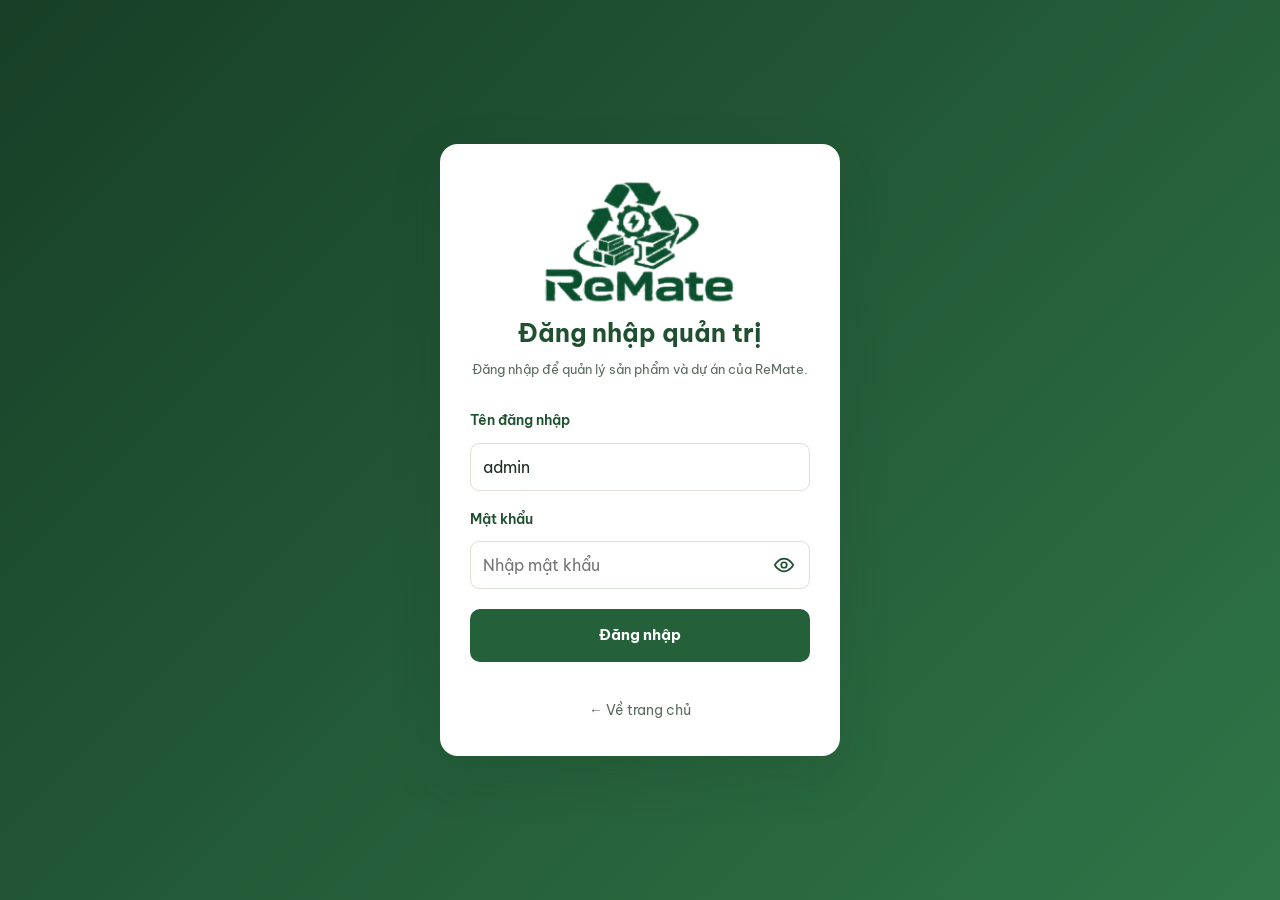
==== public/admin.html @ ffe214aa "first commit" ====
<!DOCTYPE html>
<html lang="vi">
<head>
<meta charset="UTF-8"><meta name="viewport" content="width=device-width,initial-scale=1">
<meta name="robots" content="noindex,nofollow">
<title>Quản trị nội dung – ReMate</title>
<link rel="icon" type="image/x-icon" href="/favicon.ico">
<link rel="icon" type="image/png" sizes="32x32" href="/img/favicon-32.png">
<link rel="apple-touch-icon" sizes="180x180" href="/img/apple-touch-icon.png">
<link href="https://fonts.googleapis.com/css2?family=Be+Vietnam+Pro:wght@400;500;600;700;800&display=swap" rel="stylesheet">
<link rel="stylesheet" href="css/style.css">
<link rel="stylesheet" href="css/admin.css">
</head>
<body class="admin">

<!-- Kiểm tra phiên trước khi hiện trang quản trị -->
<div id="authGate" class="auth-gate" role="status" aria-live="polite">
  <span class="auth-spinner" aria-hidden="true"></span>
  <span>Đang xác thực tài khoản quản trị…</span>
</div>

<!-- ===== DASHBOARD ===== -->
<div id="appView" hidden>
  <header class="a-head">
    <a class="brand" href="index.html" target="_blank"><img src="img/logo-icon.png" alt=""><span><b>ReMate</b><small>QUẢN TRỊ NỘI DUNG</small></span></a>
    <div class="a-actions"><a class="btn btn-light btn-sm" href="index.html" target="_blank">Xem website ↗</a><button class="btn btn-outline btn-sm" id="logout">Đăng xuất</button></div>
  </header>

  <div class="a-wrap">
    <div class="tabs">
      <button class="tab active" data-type="products">📦 Sản phẩm</button>
      <button class="tab" data-type="projects">🏗️ Dự án</button>
    </div>

    <div class="a-grid">
      <!-- FORM ĐĂNG BÀI THEO MẪU -->
      <form class="panel" id="postForm" autocomplete="off">
        <div class="panel-h"><h3 id="formTitle">Đăng sản phẩm mới</h3><button type="button" class="btn btn-sm btn-light" id="resetBtn">+ Bài mới</button></div>

        <fieldset><legend>1. Thông tin chính</legend>
          <label>Tên <span class="req">*</span><input name="title" required maxlength="200" placeholder="VD: Máy nén khí trục vít 37kW đã qua sử dụng"></label>
          <div class="row2">
            <label>Danh mục / Lĩnh vực<input name="category" list="catList" placeholder="Chọn hoặc nhập mới"></label>
            <label class="only-p">Giá<input name="price" placeholder="VD: 45.000.000 đ hoặc Liên hệ"></label>
            <label class="only-j">Thời gian thực hiện<input name="time" placeholder="VD: 03/2026 – 05/2026"></label>
          </div>
          <datalist id="catList"></datalist>
          <label>Mô tả ngắn (hiển thị trên thẻ) <span class="req">*</span><textarea name="summary" rows="2" maxlength="500" required placeholder="1–2 câu tóm tắt"></textarea></label>
        </fieldset>

        <fieldset class="only-p"><legend>2. Thông số sản phẩm</legend>
          <div class="row3">
            <label>Tình trạng<input name="condition" list="condList" placeholder="VD: Đã qua sử dụng 85%"></label>
            <label>Số lượng<input name="quantity" placeholder="VD: 02 bộ"></label>
            <label>Xuất xứ / Nguồn<input name="origin" placeholder="VD: Nhật Bản"></label>
          </div>
          <datalist id="condList"><option>Mới 100%</option><option>Đã qua sử dụng – còn tốt</option><option>Đã qua sử dụng – đã bảo dưỡng</option><option>Thanh lý theo lô</option></datalist>
          <div class="specs-h"><b>Thông số kỹ thuật</b><button type="button" class="btn btn-sm btn-light" id="addSpec">+ Thêm dòng</button></div>
          <div id="specs"></div>
        </fieldset>

        <fieldset class="only-j"><legend>2. Thông tin dự án</legend>
          <div class="row2">
            <label>Khách hàng / Chủ đầu tư<input name="client" placeholder="VD: Công ty TNHH ABC"></label>
            <label>Địa điểm<input name="location" placeholder="VD: KCN Yên Bình, Thái Nguyên"></label>
          </div>
          <label>Phạm vi công việc<textarea name="scope" rows="2" placeholder="Các hạng mục ReMate đảm nhận"></textarea></label>
          <label>Kết quả đạt được<textarea name="result" rows="2" placeholder="VD: Giảm 18% điện năng tiêu thụ…"></textarea></label>
        </fieldset>

        <fieldset><legend>3. Hình ảnh <small>(ảnh đầu tiên là ảnh đại diện – tối đa 12 ảnh)</small></legend>
          <label class="drop" id="drop"><input type="file" id="fileIn" accept="image/*" multiple hidden>
            <span>📷 Kéo thả ảnh vào đây hoặc <u>bấm để chọn</u><br><small>Ảnh tự động nén ≤ 1600px</small></span></label>
          <div class="imgs" id="imgs"></div>
        </fieldset>

        <fieldset><legend>4. Nội dung chi tiết</legend>
          <textarea name="content" rows="7" placeholder="Mô tả chi tiết, ưu điểm, điều kiện bảo hành, quy trình thực hiện…"></textarea>
        </fieldset>

        <fieldset class="flags">
          <label class="chk"><input type="checkbox" name="featured"> Nổi bật (ưu tiên trang chủ)</label>
          <label class="chk"><input type="checkbox" name="published" checked> Hiển thị công khai</label>
        </fieldset>

        <div class="form-actions">
          <button class="btn btn-primary" id="saveBtn">💾 Đăng bài</button>
          <button type="button" class="btn btn-outline" id="previewBtn">👁 Xem trước</button>
        </div>
      </form>

      <!-- DANH SÁCH BÀI -->
      <div class="panel">
        <div class="panel-h"><h3 id="listTitle">Danh sách</h3><input id="filter" type="search" placeholder="Tìm…"></div>
        <div id="postList" class="post-list"></div>
      </div>
    </div>
  </div>

  <div class="modal" id="preview"><div class="modal-box"><button class="x" type="button" id="closePv">✕</button><p class="eyebrow">Xem trước thẻ hiển thị</p><div id="pvCard" style="max-width:340px"></div></div></div>
</div>

<div id="site-header" hidden></div><div id="site-footer"></div>
<script src="js/config.js"></script>
<script src="js/common.js"></script>
<script src="js/admin.js"></script>
</body>
</html>
---- public/css/style.css ----
/* ===== ReMate — bảng màu theo ấn phẩm giới thiệu ===== */
:root{
  --g900:#173f27; --g800:#1f5130; --g700:#24603a; --g600:#2f7547; --g500:#3f8a57;
  --g200:#d6e5d0; --g100:#e7efe2; --bg:#f2f5ef; --white:#fff;
  --text:#1d2b22; --muted:#5b6b60; --line:#d9e2d4;
  --radius:14px; --shadow:0 10px 30px rgba(23,63,39,.10); --shadow-lg:0 20px 50px rgba(23,63,39,.18);
  --font:'Be Vietnam Pro','Segoe UI',Roboto,Arial,sans-serif; --max:1200px;
}
*{box-sizing:border-box;margin:0;padding:0}
html{scroll-behavior:smooth}
body{font-family:var(--font);color:var(--text);background:var(--bg);line-height:1.65;font-size:16px}
img{max-width:100%;display:block}
a{color:inherit;text-decoration:none}
button,input,select,textarea{font:inherit}
.container{width:100%;max-width:var(--max);margin:0 auto;padding:0 20px}
.svg-i svg,.ic svg{width:100%;height:100%}

/* ===== Topbar ===== */
.topbar{background:var(--g900);color:#cfe0c9;font-size:13.5px}
.topbar .container{display:flex;justify-content:space-between;align-items:center;gap:12px;padding-top:7px;padding-bottom:7px;flex-wrap:wrap}
.topbar a{display:inline-flex;align-items:center;gap:6px;margin-right:18px}
.topbar a:hover{color:#fff}
.topbar .ic{width:14px;height:14px;display:inline-block}

/* ===== Header ===== */
.header{position:sticky;top:0;z-index:50;background:rgba(242,245,239,.95);backdrop-filter:blur(8px);border-bottom:1px solid var(--line)}
.header .container{display:flex;align-items:center;justify-content:space-between;height:74px}
.brand{display:flex;align-items:center;gap:10px}
.brand img{height:52px;width:auto}
.brand b{display:block;font-size:24px;font-weight:800;color:var(--g700);letter-spacing:.3px;line-height:1}
.brand small{display:block;font-size:10.5px;color:var(--muted);font-weight:600;letter-spacing:.3px}
.nav{display:flex;align-items:center;gap:4px}
.nav a{padding:9px 14px;border-radius:9px;font-weight:600;color:var(--g800);font-size:15px}
.nav a:hover,.nav a.active{background:var(--g100);color:var(--g700)}
.nav .btn{margin-left:8px}
.nav a.btn-primary,.nav a.btn-primary:hover{color:#fff;background:var(--g700)}
.burger{display:none;width:44px;height:44px;border:0;background:var(--g100);border-radius:10px;cursor:pointer;color:var(--g800)}
.burger span{display:block;width:20px;height:2px;background:currentColor;margin:4px auto;transition:.3s}

/* ===== Buttons ===== */
.btn{display:inline-flex;align-items:center;justify-content:center;gap:8px;padding:12px 22px;border-radius:10px;font-weight:700;border:2px solid transparent;cursor:pointer;transition:.2s;font-size:15px}
.btn .ic{width:18px;height:18px;display:inline-block}
.btn-primary{background:var(--g700);color:#fff}
.btn-primary:hover{background:var(--g900);transform:translateY(-1px)}
.btn-outline{border-color:var(--g700);color:var(--g700);background:transparent}
.btn-outline:hover{background:var(--g700);color:#fff}
.btn-light{background:#fff;color:var(--g800)}
.btn-light:hover{background:var(--g100)}
.btn-sm{padding:7px 14px;font-size:14px}
.btn-danger{background:#b3261e;color:#fff}
.btn-danger:hover{background:#8c1d17}

/* ===== Hero (bố cục giống ấn phẩm) ===== */
.hero{position:relative;overflow:hidden;padding:60px 0 0;background:var(--bg)}
.hero::before{content:"";position:absolute;right:0;top:0;width:130px;height:130px;background:var(--g700);clip-path:polygon(0 0,100% 0,100% 100%)}
.hero::after{content:"";position:absolute;right:0;top:0;width:210px;height:210px;background:var(--g500);opacity:.2;clip-path:polygon(30% 0,100% 0,100% 70%)}
.hero-grid{position:relative;z-index:1;display:grid;grid-template-columns:1fr 1.05fr;gap:50px;align-items:center}
.hero-logo{text-align:center}
.hero-logo img{width:min(380px,90%);margin:0 auto}
.hero-logo h2{font-size:clamp(15px,1.9vw,21px);font-weight:800;color:var(--g800);margin-top:10px;letter-spacing:.3px}
.slogan{display:flex;align-items:center;gap:14px;justify-content:center;color:var(--g700);font-weight:600;font-size:clamp(16px,2vw,22px);margin-top:4px}
.slogan::before,.slogan::after{content:"";height:2px;flex:1;max-width:110px;background:var(--g600)}
.hero-text{border-left:5px solid var(--g700);padding-left:28px}
.hero-text h1{font-size:clamp(28px,4vw,46px);line-height:1.2;color:var(--g800);font-weight:800}
.hero-text p{margin:18px 0 26px;color:#3a4a40;font-size:17px;max-width:560px}
.hero-actions{display:flex;gap:12px;flex-wrap:wrap}

.services{position:relative;z-index:1;display:grid;grid-template-columns:repeat(4,1fr);margin-top:50px;background:#fff;border-radius:var(--radius);box-shadow:var(--shadow)}
.service{text-align:center;padding:30px 18px;position:relative}
.service+.service::before{content:"";position:absolute;left:0;top:22%;height:56%;width:1px;background:var(--line)}
.service .circle{width:78px;height:78px;border-radius:50%;background:var(--g200);color:var(--g700);display:grid;place-items:center;margin:0 auto 14px;transition:.3s}
.service .circle .ic{width:38px;height:38px}
.service:hover .circle{background:var(--g700);color:#fff;transform:translateY(-4px)}
.service h3{font-size:14.5px;font-weight:700;color:var(--g800);text-transform:uppercase;line-height:1.45}

.strengths{display:grid;grid-template-columns:repeat(3,1fr);gap:18px;margin-top:40px;position:relative;z-index:1}
.strength{position:relative;border-radius:var(--radius);overflow:hidden;min-height:260px;box-shadow:var(--shadow)}
.strength img{position:absolute;inset:0;width:100%;height:100%;object-fit:cover;transition:transform .6s}
.strength:hover img{transform:scale(1.06)}
.strength .cap{position:absolute;left:0;right:0;bottom:0;background:linear-gradient(transparent,rgba(23,63,39,.15) 10%,var(--g800) 55%);color:#fff;padding:40px 18px 16px;display:flex;gap:12px;align-items:flex-start}
.strength .cap .ic{width:26px;height:26px;flex:none;margin-top:2px}
.strength .cap b{display:block;text-transform:uppercase;font-size:15px}
.strength .cap small{opacity:.85}

.tagline-bar{margin-top:40px;background:var(--g800);color:#fff;position:relative;overflow:hidden}
.tagline-bar .container{display:flex;align-items:center;justify-content:space-between;gap:20px;padding-top:22px;padding-bottom:22px;flex-wrap:wrap}
.tagline-bar p{display:flex;align-items:center;gap:14px;font-weight:600;text-transform:uppercase;letter-spacing:.4px}
.tagline-bar .ic{width:34px;height:34px;flex:none}

/* ===== Section ===== */
.section{padding:80px 0}
.section.alt{background:#fff}
.sec-head{display:flex;justify-content:space-between;align-items:flex-end;gap:20px;margin-bottom:34px;flex-wrap:wrap}
.eyebrow{display:inline-block;color:var(--g600);font-weight:700;text-transform:uppercase;font-size:13px;letter-spacing:1.5px;margin-bottom:6px}
.sec-head h2,.page-title h1{font-size:clamp(26px,3vw,36px);color:var(--g800);line-height:1.25;font-weight:800}
.sec-head p{color:var(--muted);max-width:620px;margin-top:6px}

/* About */
.about{display:grid;grid-template-columns:1fr 1fr;gap:50px;align-items:center}
.about-img{position:relative}
.about-img img{border-radius:var(--radius);box-shadow:var(--shadow-lg)}
.about-img .badge{position:absolute;right:-14px;bottom:-14px;background:var(--g700);color:#fff;padding:16px 20px;border-radius:12px;box-shadow:var(--shadow);font-weight:700;max-width:230px;font-size:14px}
.about ul{list-style:none;margin:20px 0 26px;display:grid;gap:12px}
.about li{display:flex;gap:12px;align-items:flex-start}
.about li .ic{width:30px;height:30px;padding:6px;border-radius:50%;background:var(--g200);color:var(--g700);flex:none}

/* ===== Cards ===== */
.grid{display:grid;grid-template-columns:repeat(auto-fill,minmax(270px,1fr));gap:24px}
.card{background:#fff;border-radius:var(--radius);overflow:hidden;box-shadow:var(--shadow);display:flex;flex-direction:column;transition:.3s;border:1px solid var(--line)}
.card:hover{transform:translateY(-6px);box-shadow:var(--shadow-lg)}
.card .thumb{aspect-ratio:4/3;overflow:hidden;background:var(--g100);position:relative}
.card .thumb img{width:100%;height:100%;object-fit:cover;transition:transform .5s}
.card:hover .thumb img{transform:scale(1.07)}
.card .tag{position:absolute;left:12px;top:12px;background:var(--g700);color:#fff;font-size:12px;font-weight:700;padding:4px 10px;border-radius:20px}
.card .new{position:absolute;right:12px;top:12px;background:#f4b400;color:#1d2b22;font-size:11px;font-weight:800;padding:3px 9px;border-radius:20px;animation:pulse 1.5s infinite}
.card .body{padding:18px;display:flex;flex-direction:column;gap:8px;flex:1}
.card h3{font-size:17.5px;color:var(--g800);line-height:1.35}
.card p{color:var(--muted);font-size:14.5px;display:-webkit-box;-webkit-line-clamp:3;-webkit-box-orient:vertical;overflow:hidden}
.card .meta{display:flex;justify-content:space-between;align-items:center;margin-top:auto;padding-top:10px;border-top:1px dashed var(--line);font-size:14px}
.card .price{font-weight:800;color:var(--g700)}
.card .more{color:var(--g600);font-weight:700;display:inline-flex;align-items:center;gap:5px}
.card .more .ic{width:16px;height:16px}
.empty{grid-column:1/-1;text-align:center;padding:50px;color:var(--muted);background:#fff;border-radius:var(--radius);border:1px dashed var(--line)}
.skeleton{background:linear-gradient(90deg,var(--g100),#fff,var(--g100));background-size:200% 100%;animation:sk 1.2s infinite;border-radius:var(--radius);height:340px}
@keyframes sk{to{background-position:-200% 0}}
@keyframes pulse{50%{opacity:.6}}

/* Live badge */
.live{display:inline-flex;align-items:center;gap:6px;font-size:13px;font-weight:600;color:var(--g600);background:var(--g100);padding:5px 12px;border-radius:20px}
.live .ic{width:10px;height:10px;color:#2fb35a;animation:pulse 1.2s infinite}
.live.off .ic{color:#b3261e;animation:none}

/* ===== Page title / filters ===== */
.page-title{background:linear-gradient(120deg,var(--g800),var(--g600));color:#fff;padding:56px 0;position:relative;overflow:hidden}
.page-title::after{content:"";position:absolute;right:-80px;top:-80px;width:280px;height:280px;border:40px solid rgba(255,255,255,.08);transform:rotate(45deg)}
.page-title h1{color:#fff}
.crumb{opacity:.85;font-size:14px;margin-top:6px}
.crumb a:hover{text-decoration:underline}
.toolbar{display:flex;gap:12px;flex-wrap:wrap;align-items:center;margin-bottom:26px}
.toolbar input,.toolbar select{padding:11px 14px;border:1px solid var(--line);border-radius:10px;background:#fff;min-width:200px;flex:1;max-width:360px}
.chips{display:flex;gap:8px;flex-wrap:wrap}
.chip{padding:7px 14px;border-radius:20px;border:1px solid var(--line);background:#fff;cursor:pointer;font-weight:600;font-size:14px;color:var(--g800)}
.chip.active,.chip:hover{background:var(--g700);color:#fff;border-color:var(--g700)}

/* ===== Detail ===== */
.detail{display:grid;grid-template-columns:1.1fr 1fr;gap:40px;align-items:start}
.gallery .main{border-radius:var(--radius);overflow:hidden;background:#fff;aspect-ratio:4/3;box-shadow:var(--shadow);cursor:zoom-in}
.gallery .main img{width:100%;height:100%;object-fit:cover}
.gallery .thumbs{display:flex;gap:10px;margin-top:12px;overflow-x:auto}
.gallery .thumbs img{width:84px;height:64px;object-fit:cover;border-radius:8px;cursor:pointer;opacity:.6;border:2px solid transparent;flex:none}
.gallery .thumbs img.active{opacity:1;border-color:var(--g700)}
.info h1{font-size:clamp(24px,3vw,32px);color:var(--g800);line-height:1.25}
.info .summary{color:var(--muted);margin:12px 0 18px;font-size:16.5px}
.kv{width:100%;border-collapse:collapse;margin:16px 0;background:#fff;border-radius:12px;overflow:hidden}
.kv th,.kv td{text-align:left;padding:11px 14px;border-bottom:1px solid var(--line);font-size:15px;vertical-align:top}
.kv th{width:38%;color:var(--g800);background:var(--g100);font-weight:600}
.content{background:#fff;border-radius:var(--radius);padding:28px;margin-top:36px;box-shadow:var(--shadow);white-space:pre-line}
.content h2{color:var(--g800);margin-bottom:12px;font-size:22px;white-space:normal}
.cta-box{display:flex;gap:10px;flex-wrap:wrap;margin-top:20px}

/* Lightbox */
.lightbox{position:fixed;inset:0;background:rgba(10,25,15,.92);display:none;align-items:center;justify-content:center;z-index:200;padding:20px;cursor:zoom-out}
.lightbox.open{display:flex}
.lightbox img{max-height:90vh;border-radius:10px}

/* ===== Contact ===== */
.contact{display:grid;grid-template-columns:1fr 1.1fr;gap:30px}
.contact-list{display:grid;gap:4px;background:#fff;border-radius:var(--radius);padding:10px 26px;box-shadow:var(--shadow)}
.contact-item{display:flex;gap:18px;align-items:center;padding:16px 0;border-bottom:1px solid var(--line)}
.contact-item:last-child{border:0}
.contact-item .ic{width:56px;height:56px;padding:15px;border-radius:50%;background:var(--g700);color:#fff;flex:none}
.contact-item small{display:block;font-weight:800;text-transform:uppercase;font-size:12.5px;color:var(--g800);letter-spacing:.6px}
.contact-item span{font-size:17px}
.contact-item a:hover{color:var(--g600);text-decoration:underline}
.map{border-radius:var(--radius);overflow:hidden;box-shadow:var(--shadow);min-height:380px;background:var(--g100)}
.map iframe{width:100%;height:100%;min-height:380px;border:0}
.socials{display:flex;gap:10px;margin-top:18px;flex-wrap:wrap}
.social{display:inline-flex;align-items:center;gap:8px;padding:10px 16px;border-radius:10px;font-weight:700;color:#fff}
.social .ic{width:22px;height:22px}
.social.fb{background:#1877f2}.social.zl{background:#0068ff}.social.ph{background:var(--g700)}

/* ===== Footer ===== */
.footer{background:var(--g900);color:#c6d8c0;padding:56px 0 0;margin-top:0}
.footer-grid{display:grid;grid-template-columns:1.4fr 1fr 1fr 1.2fr;gap:30px}
.footer h4{color:#fff;margin-bottom:14px;font-size:16px}
.footer a:hover{color:#fff}
.footer ul{list-style:none;display:grid;gap:8px;font-size:14.5px}
.footer .logo-w{display:flex;align-items:center;gap:10px;margin-bottom:12px}
.footer .logo-w img{height:52px;filter:brightness(0) invert(1)}
.footer .logo-w b{color:#fff;font-size:24px}
.footer .bottom{border-top:1px solid rgba(255,255,255,.12);margin-top:40px;padding:18px 0;font-size:13.5px;text-align:center}

/* Floating contact */
.float{position:fixed;right:18px;bottom:18px;display:flex;flex-direction:column;gap:10px;z-index:90}
.float a{width:54px;height:54px;border-radius:50%;display:grid;place-items:center;color:#fff;box-shadow:0 8px 20px rgba(0,0,0,.25);transition:.2s;position:relative}
.float a:hover{transform:scale(1.08)}
.float a .ic{width:28px;height:28px}
.float .f-ph{background:var(--g700)}
.float .f-ph::before{content:"";position:absolute;inset:0;border-radius:50%;border:2px solid var(--g500);animation:ring 1.6s infinite}
.float .f-zl{background:#0068ff}.float .f-zl .ic{width:54px;height:54px}
.float .f-fb{background:#1877f2}
@keyframes ring{to{transform:scale(1.5);opacity:0}}

/* Toast */
.toast{position:fixed;left:50%;bottom:24px;transform:translate(-50%,120px);background:var(--g800);color:#fff;padding:12px 20px;border-radius:12px;box-shadow:var(--shadow-lg);z-index:300;transition:.35s;font-weight:600;max-width:90vw}
.toast.show{transform:translate(-50%,0)}

/* Reveal */
.reveal{opacity:0;transform:translateY(24px);transition:.7s}
.reveal.in{opacity:1;transform:none}

/* ===== Responsive ===== */
@media (max-width:1000px){
  .hero-grid,.about,.detail,.contact{grid-template-columns:1fr}
  .services{grid-template-columns:repeat(2,1fr)}
  .service:nth-child(3)::before{display:none}
  .footer-grid{grid-template-columns:1fr 1fr}
  .hero-text{border-left:0;padding-left:0;text-align:center}
  .hero-text p{margin-left:auto;margin-right:auto}
  .hero-actions{justify-content:center}
}
@media (max-width:820px){
  .burger{display:block}
  .nav{position:fixed;top:74px;left:0;right:0;flex-direction:column;align-items:stretch;background:#fff;padding:14px 20px 20px;gap:4px;box-shadow:var(--shadow-lg);transform:translateY(-130%);transition:.35s;z-index:-1}
  .nav.open{transform:none}
  .nav a{padding:13px 14px}
  .nav .btn{margin:6px 0 0}
  .strengths{grid-template-columns:1fr}
  .topbar .hide-sm{display:none}
  .section{padding:56px 0}
}
@media (max-width:520px){
  .services{grid-template-columns:1fr}
  .service::before{display:none}
  .footer-grid{grid-template-columns:1fr}
  .brand small{display:none}
  .about-img .badge{right:8px;bottom:8px}
  .hero::before,.hero::after{display:none}
}
---- public/css/admin.css ----
/* ===== Trang quản trị ===== */
body.admin{background:#eef2ea}
body.admin .footer,body.admin .float{display:none}
.login-wrap{min-height:100vh;display:grid;place-items:center;padding:20px;background:linear-gradient(135deg,var(--g900),var(--g600))}
.login-card{background:#fff;border-radius:18px;padding:34px 30px;width:100%;max-width:400px;box-shadow:var(--shadow-lg);display:grid;gap:14px}
.login-card img{width:200px;margin:0 auto}
.login-card h2{text-align:center;color:var(--g800)}
.login-card .back{text-align:center;color:var(--muted);font-size:14px}
.err{color:#b3261e;text-align:center;min-height:1.2em;font-size:14px}

label{display:grid;gap:5px;font-weight:600;font-size:14px;color:var(--g800)}
input,select,textarea{width:100%;padding:10px 12px;border:1px solid var(--line);border-radius:9px;background:#fff;font-weight:400;color:var(--text)}
input:focus,select:focus,textarea:focus{outline:2px solid var(--g500);border-color:transparent}
textarea{resize:vertical}
.req{color:#b3261e}

.a-head{background:var(--g800);color:#fff;display:flex;justify-content:space-between;align-items:center;padding:12px 24px;position:sticky;top:0;z-index:20;gap:12px;flex-wrap:wrap}
.a-head .brand img{height:42px;filter:brightness(0) invert(1)}
.a-head .brand b{color:#fff}.a-head .brand small{color:#c6d8c0}
.a-actions{display:flex;gap:8px}
.a-head .btn-outline{border-color:#fff;color:#fff}
.a-wrap{max-width:1400px;margin:0 auto;padding:22px}
.tabs{display:flex;gap:8px;margin-bottom:18px}
.tab{padding:11px 22px;border-radius:10px;border:1px solid var(--line);background:#fff;font-weight:700;cursor:pointer;color:var(--g800)}
.tab.active{background:var(--g700);color:#fff;border-color:var(--g700)}
.a-grid{display:grid;grid-template-columns:1.25fr 1fr;gap:20px;align-items:start}
.panel{background:#fff;border-radius:var(--radius);padding:22px;box-shadow:var(--shadow)}
.panel-h{display:flex;justify-content:space-between;align-items:center;gap:10px;margin-bottom:14px}
.panel-h h3{color:var(--g800)}
.panel-h input{max-width:200px}
fieldset{border:1px solid var(--line);border-radius:12px;padding:16px;margin-bottom:16px;display:grid;gap:12px}
legend{padding:0 8px;font-weight:800;color:var(--g700)}
legend small{font-weight:400;color:var(--muted)}
.row2{display:grid;grid-template-columns:1fr 1fr;gap:12px}
.row3{display:grid;grid-template-columns:repeat(3,1fr);gap:12px}
.specs-h{display:flex;justify-content:space-between;align-items:center}
.spec{display:grid;grid-template-columns:1fr 1.4fr 38px;gap:8px}
.spec button{border:0;background:#fde8e7;color:#b3261e;border-radius:8px;cursor:pointer}
.drop{border:2px dashed var(--g500);border-radius:12px;padding:24px;text-align:center;cursor:pointer;background:var(--g100);font-weight:500;transition:.2s}
.drop.over{background:var(--g200)}
.imgs{display:grid;grid-template-columns:repeat(auto-fill,minmax(110px,1fr));gap:10px}
.imgs .it{position:relative;border-radius:10px;overflow:hidden;aspect-ratio:4/3;border:2px solid transparent}
.imgs .it:first-child{border-color:var(--g700)}
.imgs .it:first-child::after{content:"Ảnh đại diện";position:absolute;left:0;right:0;bottom:0;background:var(--g700);color:#fff;font-size:11px;text-align:center;padding:2px}
.imgs img{width:100%;height:100%;object-fit:cover}
.imgs .ctl{position:absolute;top:4px;right:4px;display:flex;gap:4px}
.imgs .ctl button{width:26px;height:26px;border:0;border-radius:6px;background:rgba(255,255,255,.92);cursor:pointer;font-size:13px}
.flags{grid-template-columns:1fr 1fr}
.chk{display:flex;align-items:center;gap:8px;font-weight:500}
.chk input{width:18px;height:18px}
.form-actions{display:flex;gap:10px;flex-wrap:wrap}
.form-actions .btn{flex:1}
.post-list{display:grid;gap:10px;max-height:calc(100vh - 220px);overflow:auto}
.post{display:grid;grid-template-columns:72px 1fr;gap:12px;padding:10px;border:1px solid var(--line);border-radius:12px;align-items:center}
.post.editing{border-color:var(--g600);background:var(--g100)}
.post img{width:72px;height:56px;object-fit:cover;border-radius:8px}
.post b{display:block;color:var(--g800);font-size:15px;line-height:1.3}
.post small{color:var(--muted)}
.post .acts{grid-column:1/-1;display:flex;gap:6px;flex-wrap:wrap}
.pill{font-size:11px;padding:2px 8px;border-radius:12px;font-weight:700;margin-left:4px}
.pill.hide{background:#eee;color:#666}.pill.star{background:#fff3c4;color:#7a5b00}
.modal{position:fixed;inset:0;background:rgba(10,25,15,.7);display:none;place-items:center;z-index:100;padding:20px}
.modal.open{display:grid}
.modal-box{background:var(--bg);padding:26px;border-radius:16px;position:relative}
.modal .x{position:absolute;right:10px;top:10px;border:0;background:#fff;width:32px;height:32px;border-radius:50%;cursor:pointer}
@media (max-width:1000px){.a-grid{grid-template-columns:1fr}.post-list{max-height:none}}
@media (max-width:600px){.row2,.row3,.flags{grid-template-columns:1fr}.a-wrap{padding:12px}.panel{padding:14px}}

/* ===== Trang đăng nhập riêng: hiện / ẩn mật khẩu ===== */
.login-page .login-card{gap:10px}
.login-page .login-card h1{text-align:center;color:var(--g800);font-size:25px;line-height:1.3}
.login-subtitle{text-align:center;color:var(--muted);font-size:13px;margin-bottom:12px}
.login-page .login-card label{margin-top:7px}
.login-page .login-card #loginBtn{width:100%;margin-top:10px}
.password-field{position:relative;display:flex;align-items:center}
.password-field input{padding-right:58px;min-height:48px}
.password-toggle{position:absolute;right:4px;top:50%;transform:translateY(-50%);width:44px;height:44px;display:grid;place-items:center;cursor:pointer;border:0;background:transparent;color:var(--g800);border-radius:8px}
.password-toggle:hover{background:var(--g100)}
.password-toggle:focus-visible{outline:2px solid var(--g600);outline-offset:1px}
.password-toggle svg{height:22px;width:22px}
.password-toggle svg[hidden]{display:none}
.auth-gate{min-height:100vh;display:flex;align-items:center;justify-content:center;flex-direction:column;gap:14px;color:var(--g800);font-weight:600;text-align:center}
.auth-gate[hidden]{display:none}
.auth-spinner{width:32px;height:32px;border-radius:50%;border:3px solid var(--g200);border-top-color:var(--g700);animation:remate-spin .8s linear infinite}
@keyframes remate-spin{to{transform:rotate(360deg)}}
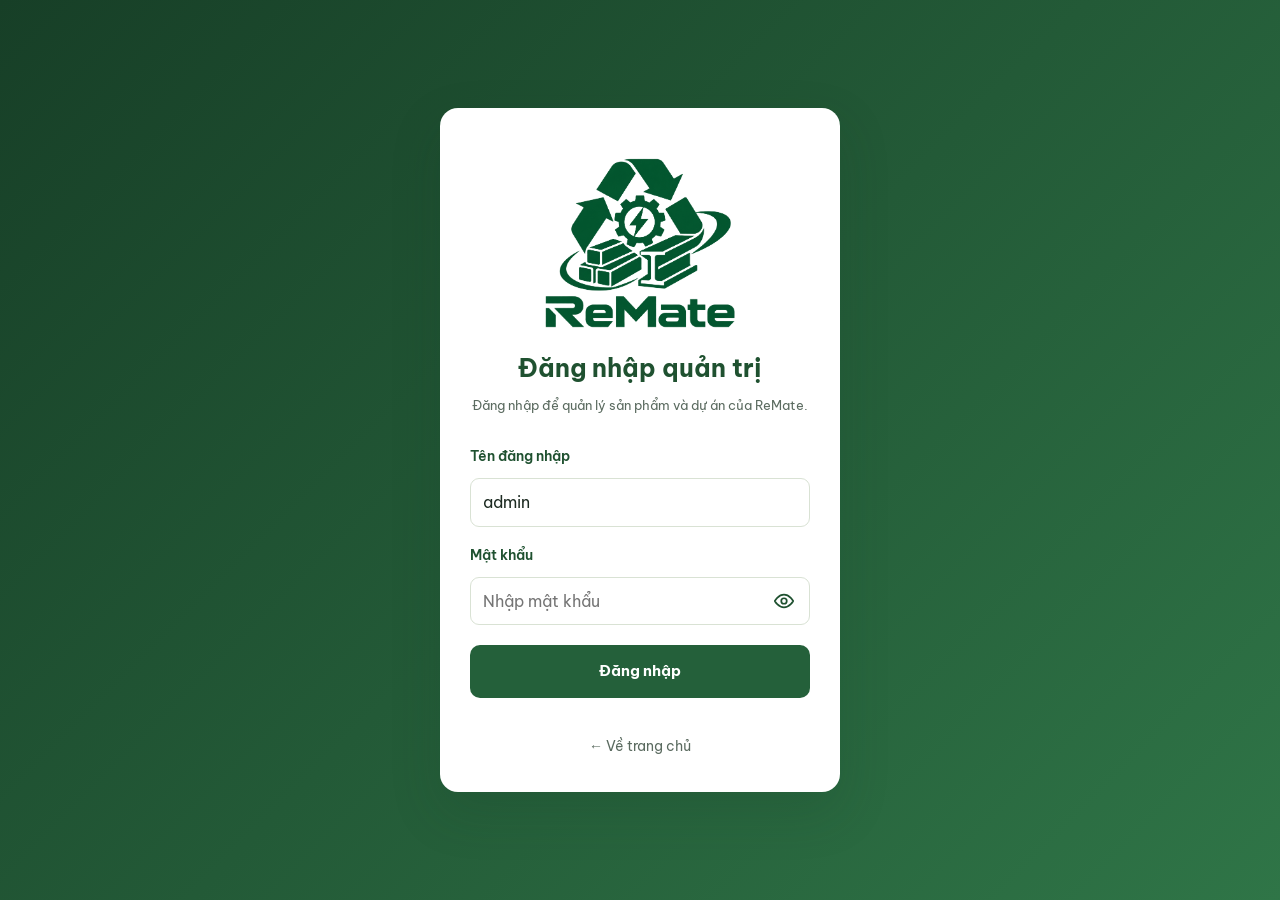
==== commit 41fff858: "final" ====
--- a/public/admin.html
+++ b/public/admin.html
@@ -30,6 +30,11 @@
     <div class="tabs">
       <button class="tab active" data-type="products">📦 Sản phẩm</button>
       <button class="tab" data-type="projects">🏗️ Dự án</button>
+      <button class="tab" data-type="partners">🤝 Đối tác</button>
+      <button class="tab" data-type="services">🛠️ Dịch vụ</button>
+      <button class="tab" data-type="album">📸 Album hoạt động</button>
+      <button class="tab" data-type="expertise-images">🖼️ Ảnh lĩnh vực</button>
+      <button class="tab" data-type="service-covers">🏭 Ảnh nhóm dịch vụ</button>
     </div>
 
     <div class="a-grid">
@@ -38,14 +43,25 @@
         <div class="panel-h"><h3 id="formTitle">Đăng sản phẩm mới</h3><button type="button" class="btn btn-sm btn-light" id="resetBtn">+ Bài mới</button></div>
 
         <fieldset><legend>1. Thông tin chính</legend>
-          <label>Tên <span class="req">*</span><input name="title" required maxlength="200" placeholder="VD: Máy nén khí trục vít 37kW đã qua sử dụng"></label>
+          <label><span><span id="mainTitleLabel">Tên</span> <span class="req">*</span></span><input name="title" required maxlength="200" placeholder="VD: Máy nén khí trục vít 37kW đã qua sử dụng"></label>
           <div class="row2">
-            <label>Danh mục / Lĩnh vực<input name="category" list="catList" placeholder="Chọn hoặc nhập mới"></label>
+            <label><span id="categoryLabel">Danh mục sản phẩm</span>
+              <select name="category" id="fixedCategory" aria-label="Chọn danh mục sản phẩm" required>
+                <option value="">-- Chọn danh mục --</option>
+              </select>
+              <input name="partnerCategory" id="partnerCategory" list="catList" placeholder="Chọn hoặc nhập lĩnh vực hợp tác" style="display:none" disabled>
+              <small id="legacyCategoryNotice" class="category-legacy-note" hidden></small>
+            </label>
             <label class="only-p">Giá<input name="price" placeholder="VD: 45.000.000 đ hoặc Liên hệ"></label>
+            <label class="only-service">Nhóm dịch vụ <span class="req">*</span>
+              <select name="serviceGroup" id="serviceGroup" aria-label="Chọn nhóm dịch vụ" disabled>
+                <option value="">-- Chọn nhóm dịch vụ --</option>
+              </select>
+            </label>
             <label class="only-j">Thời gian thực hiện<input name="time" placeholder="VD: 03/2026 – 05/2026"></label>
           </div>
           <datalist id="catList"></datalist>
-          <label>Mô tả ngắn (hiển thị trên thẻ) <span class="req">*</span><textarea name="summary" rows="2" maxlength="500" required placeholder="1–2 câu tóm tắt"></textarea></label>
+          <label><span><span id="summaryLabel">Mô tả ngắn (hiển thị trên thẻ)</span> <span class="req">*</span></span><textarea name="summary" rows="2" maxlength="500" required placeholder="1–2 câu tóm tắt"></textarea></label>
         </fieldset>
 
         <fieldset class="only-p"><legend>2. Thông số sản phẩm</legend>
@@ -59,6 +75,19 @@
           <div id="specs"></div>
         </fieldset>
 
+        <fieldset class="only-service"><legend>2. Thuộc tính dịch vụ</legend>
+          <p class="partner-admin-note">Tự thêm các thông tin phù hợp như: Loại thiết bị, Hạng mục bảo trì, Phạm vi công việc, Thời gian triển khai… Tối đa 30 dòng.</p>
+          <div class="specs-h"><b>Thuộc tính tùy chỉnh</b><button type="button" class="btn btn-sm btn-light" id="addServiceSpec">+ Thêm thuộc tính</button></div>
+          <div id="serviceSpecs"></div>
+        </fieldset>
+
+        <fieldset class="only-partner"><legend>2. Thông tin đối tác</legend>
+          <label>Website đối tác (không bắt buộc)
+            <input name="website" type="url" placeholder="https://ten-cong-ty.vn" inputmode="url" maxlength="500">
+          </label>
+          <p class="partner-admin-note">Chỉ đăng tên, logo và thông tin khi đối tác đã đồng ý cho ReMate công bố. Có thể để trống website.</p>
+        </fieldset>
+
         <fieldset class="only-j"><legend>2. Thông tin dự án</legend>
           <div class="row2">
             <label>Khách hàng / Chủ đầu tư<input name="client" placeholder="VD: Công ty TNHH ABC"></label>
@@ -68,18 +97,18 @@
           <label>Kết quả đạt được<textarea name="result" rows="2" placeholder="VD: Giảm 18% điện năng tiêu thụ…"></textarea></label>
         </fieldset>
 
-        <fieldset><legend>3. Hình ảnh <small>(ảnh đầu tiên là ảnh đại diện – tối đa 12 ảnh)</small></legend>
+        <fieldset><legend>3. <span id="mediaTitle">Hình ảnh</span> <small id="mediaHint">(ảnh đầu tiên là ảnh đại diện – tối đa 12 ảnh)</small></legend>
           <label class="drop" id="drop"><input type="file" id="fileIn" accept="image/*" multiple hidden>
             <span>📷 Kéo thả ảnh vào đây hoặc <u>bấm để chọn</u><br><small>Ảnh tự động nén ≤ 1600px</small></span></label>
           <div class="imgs" id="imgs"></div>
         </fieldset>
 
-        <fieldset><legend>4. Nội dung chi tiết</legend>
+        <fieldset class="only-post"><legend>4. <span id="contentLabel">Nội dung chi tiết</span></legend>
           <textarea name="content" rows="7" placeholder="Mô tả chi tiết, ưu điểm, điều kiện bảo hành, quy trình thực hiện…"></textarea>
         </fieldset>
 
         <fieldset class="flags">
-          <label class="chk"><input type="checkbox" name="featured"> Nổi bật (ưu tiên trang chủ)</label>
+          <label class="chk"><input type="checkbox" name="featured"> <span id="featuredLabel">Nổi bật (ưu tiên trang chủ)</span></label>
           <label class="chk"><input type="checkbox" name="published" checked> Hiển thị công khai</label>
         </fieldset>
 
@@ -95,6 +124,51 @@
         <div id="postList" class="post-list"></div>
       </div>
     </div>
+    <!-- Quản lý ảnh của bốn lĩnh vực tại gioi-thieu.html, độc lập với album. -->
+    <section id="expertisePanel" class="expertise-admin" hidden aria-label="Quản lý hình ảnh bốn lĩnh vực">
+      <div class="panel">
+        <div class="panel-h"><div><span class="eyebrow">Trang Giới thiệu</span><h2>Hình ảnh bốn lĩnh vực hoạt động</h2></div>
+          <a href="gioi-thieu.html" target="_blank" rel="noopener" class="btn btn-outline btn-sm">Xem trang Giới thiệu ↗</a></div>
+        <p class="partner-admin-note">Thay riêng biểu tượng của từng ô bằng ảnh bạn chọn. Giữ nguyên tên và thứ tự lĩnh vực; nếu bấm <strong>Khôi phục mặc định</strong>, trang sẽ dùng biểu tượng SVG ban đầu. Ảnh được lưu tại <code>public/expertise/</code>, không nằm chung với Album hoạt động.</p>
+        <div id="expertiseAdminGrid" class="expertise-admin-grid" aria-live="polite"><div class="empty">Đang tải bốn lĩnh vực…</div></div>
+        <p id="expertiseStatus" class="expertise-admin-status" role="status" aria-live="polite"></p>
+      </div>
+    </section>
+    <!-- Ảnh đại diện lớn 3 nhóm dịch vụ, độc lập ảnh của bài đăng -->
+    <section id="serviceCoversPanel" class="service-covers-admin" hidden aria-label="Quản lý ảnh đại diện nhóm dịch vụ">
+      <div class="panel">
+        <div class="panel-h"><div><span class="eyebrow">Giao diện trang Dịch vụ</span><h2>Ảnh đại diện 3 nhóm dịch vụ</h2></div>
+          <a href="dich-vu.html#danh-sach-dich-vu" target="_blank" rel="noopener" class="btn btn-outline btn-sm">Xem trang Dịch vụ ↗</a></div>
+        <p class="partner-admin-note">Chọn ảnh riêng cho từng nhóm dịch vụ. Khi thay ảnh, khung lớn trên <code>dich-vu.html</code> tự cập nhật, còn các ảnh của <b>bài đăng dịch vụ</b> không thay đổi. Ảnh lưu tại <code>public/service-covers/</code>.</p>
+        <div id="serviceCoversGrid" class="service-covers-admin-grid" aria-live="polite"></div>
+        <p id="serviceCoversStatus" role="status" aria-live="polite" class="expertise-admin-status"></p>
+      </div>
+    </section>
+    <!-- Album hoạt động: tách biệt khỏi form và ảnh của bài đăng -->
+    <section id="albumPanel" class="album-admin" hidden aria-label="Quản lý album hình ảnh hoạt động">
+      <div class="panel album-admin-top">
+        <div class="panel-h"><div><span class="eyebrow">Thư viện công ty</span><h2>Album hình ảnh hoạt động</h2></div>
+          <a href="gioi-thieu.html#hinh-anh-hoat-dong" class="btn btn-outline btn-sm" target="_blank" rel="noopener">Xem album công khai ↗</a></div>
+        <p class="album-admin-help">Chọn nhiều ảnh để tải lên. Ảnh được lưu trong <code>public/album/</code>, tách khỏi ảnh sản phẩm và dịch vụ. Không giới hạn tổng số ảnh trong album; tối đa 8 MB mỗi ảnh sau khi nén.</p>
+        <div class="album-upload-bar">
+          <label class="album-upload-drop" id="albumDrop" for="albumFileInput">
+            <span class="album-upload-icon">＋</span><span><strong>Chọn ảnh hoặc kéo thả vào đây</strong><small>JPG, PNG, WebP, GIF · Nén tự động, giữ tỷ lệ ảnh</small></span>
+          </label>
+          <input id="albumFileInput" type="file" accept="image/jpeg,image/png,image/webp,image/gif" multiple hidden>
+        </div>
+        <p class="album-upload-status" id="albumStatus" role="status" aria-live="polite"></p>
+      </div>
+      <div class="panel">
+        <div class="album-admin-toolbar">
+          <div><h3>Ảnh đã lưu <span id="albumCount" class="album-count">0</span></h3><p class="album-admin-help">Tích chọn ảnh cần xóa hoặc sửa phần chú thích ngay trên ảnh.</p></div>
+          <div class="album-admin-actions">
+            <label class="album-select-all"><input type="checkbox" id="albumSelectAll"> Chọn tất cả</label>
+            <button type="button" class="btn btn-danger btn-sm" id="albumDeleteSelected" disabled>Xóa ảnh đã chọn <span id="albumSelectedCount"></span></button>
+          </div>
+        </div>
+        <div id="albumAdminGrid" class="album-admin-grid"><p class="empty">Đang tải album...</p></div>
+      </div>
+    </section>
   </div>
 
   <div class="modal" id="preview"><div class="modal-box"><button class="x" type="button" id="closePv">✕</button><p class="eyebrow">Xem trước thẻ hiển thị</p><div id="pvCard" style="max-width:340px"></div></div></div>
@@ -104,5 +178,8 @@
 <script src="js/config.js"></script>
 <script src="js/common.js"></script>
 <script src="js/admin.js"></script>
+<script src="js/admin-album.js"></script>
+<script src="js/admin-expertise.js"></script>
+<script src="js/admin-service-covers.js"></script>
 </body>
 </html>
--- a/public/css/style.css
+++ b/public/css/style.css
@@ -174,10 +174,40 @@
 .contact-item a:hover{color:var(--g600);text-decoration:underline}
 .map{border-radius:var(--radius);overflow:hidden;box-shadow:var(--shadow);min-height:380px;background:var(--g100)}
 .map iframe{width:100%;height:100%;min-height:380px;border:0}
+/* ===== Hai cơ sở ReMate: địa chỉ + hai ghim Google Maps ===== */
+.contact-overview{align-items:stretch;margin-bottom:28px}
+.contact-overview>.reveal{min-width:0}
+.contact-branches{background:#fff;border:1px solid var(--line);border-radius:var(--radius);padding:30px;box-shadow:var(--shadow)}
+.contact-branches h3{font-size:clamp(22px,2.6vw,29px);color:var(--g800);line-height:1.3;margin-bottom:7px}
+.contact-branches>p{color:var(--muted);font-size:14.5px;margin-bottom:18px}
+.branch-list{display:grid;gap:12px}
+.branch-link{display:flex;gap:15px;align-items:flex-start;padding:16px;background:var(--bg);border:1px solid var(--line);border-radius:12px;transition:background .2s,border-color .2s,transform .2s}
+.branch-link:hover{background:var(--g100);border-color:var(--g500);transform:translateY(-2px)}
+.branch-marker{display:grid;place-items:center;width:42px;height:42px;border-radius:12px;background:var(--g700);color:#fff;flex:none}
+.branch-marker .ic{width:22px;height:22px}
+.branch-link-body{display:grid;gap:4px;min-width:0}
+.branch-link-body strong{font-size:16px;color:var(--g800)}
+.branch-link-body small{font-size:14px;color:var(--text);line-height:1.5}
+.branch-link-body em{font-size:12.5px;color:var(--g600);font-style:normal;font-weight:700;margin-top:3px}
+.location-maps{display:grid;grid-template-columns:repeat(2,minmax(0,1fr));gap:24px}
+.location-card{background:#fff;border:1px solid var(--line);border-radius:var(--radius);box-shadow:var(--shadow);overflow:hidden;scroll-margin-top:100px;min-width:0}
+.location-card-heading{display:flex;gap:14px;padding:22px 22px 18px;align-items:center;min-height:122px}
+.location-number{background:var(--g100);color:var(--g700);font-weight:800;font-size:18px;display:grid;place-items:center;width:46px;height:46px;border-radius:12px;flex:none}
+.location-card-info{min-width:0;flex:1}
+.location-card-info .eyebrow{font-size:11px;margin:0}
+.location-card-info h3{font-size:20px;color:var(--g800);line-height:1.3}
+.location-card-info p{color:var(--muted);font-size:13.5px;display:flex;gap:6px;align-items:flex-start;margin-top:4px}
+.location-card-info p .ic{width:14px;height:14px;flex:none;margin-top:3px;color:var(--g700)}
+.location-directions{white-space:nowrap;padding:8px 12px;flex:none}
+.location-map{background:var(--g100);height:310px;position:relative}
+.location-map iframe{display:block;width:100%;height:100%;border:0}
+.location-mobile-link{display:none}
+@media(max-width:940px){.location-maps{grid-template-columns:1fr}.location-map{height:330px}}
+@media(max-width:520px){.contact-branches{padding:20px}.location-card-heading{padding:18px;flex-wrap:wrap}.location-directions{margin-left:auto}.location-map{height:280px}.location-mobile-link{display:block;padding:12px 18px;text-align:center;font-size:14px;font-weight:700;color:var(--g700);background:var(--g100)}}
 .socials{display:flex;gap:10px;margin-top:18px;flex-wrap:wrap}
 .social{display:inline-flex;align-items:center;gap:8px;padding:10px 16px;border-radius:10px;font-weight:700;color:#fff}
 .social .ic{width:22px;height:22px}
-.social.fb{background:#1877f2}.social.zl{background:#0068ff}.social.ph{background:var(--g700)}
+.social.fb{background:#1877f2}.social.zl{background:#0068ff}.social.ph{background:var(--g700)}.social.tt{background:#17181b}.social.tt:hover{background:#303036}
 
 /* ===== Footer ===== */
 .footer{background:var(--g900);color:#c6d8c0;padding:56px 0 0;margin-top:0}
@@ -199,6 +229,8 @@
 .float .f-ph::before{content:"";position:absolute;inset:0;border-radius:50%;border:2px solid var(--g500);animation:ring 1.6s infinite}
 .float .f-zl{background:#0068ff}.float .f-zl .ic{width:54px;height:54px}
 .float .f-fb{background:#1877f2}
+.float .f-tt{background:#16171b}
+.float .f-tt:hover{background:#292a30}
 @keyframes ring{to{transform:scale(1.5);opacity:0}}
 
 /* Toast */
@@ -237,3 +269,426 @@
   .about-img .badge{right:8px;bottom:8px}
   .hero::before,.hero::after{display:none}
 }
+
+
+/* ======================= ĐỐI TÁC — REMATE ======================= */
+.partners-eyebrow{letter-spacing:2px}
+.partners-home{background:linear-gradient(126deg,#f4f8f1 0%,#e8f0e7 100%);overflow:hidden}
+.partners-home-layout{display:grid;grid-template-columns:1.08fr 1fr;gap:65px;align-items:center}
+.partners-home-intro h2{font-size:clamp(30px,3.8vw,46px);line-height:1.28;color:var(--g900);letter-spacing:-1px;margin:8px 0 20px;font-weight:800}
+.partners-home-intro h2 span{color:#3d8c59}
+.partners-home-intro>p{color:#536459;max-width:590px;font-size:16px;line-height:1.85}
+.partners-home-actions{display:flex;gap:22px;align-items:center;flex-wrap:wrap;margin-top:27px}
+.partners-text-link{font-weight:700;color:var(--g700);white-space:nowrap;border-bottom:1px solid var(--g700);padding-bottom:3px}
+.partners-text-link:hover{color:var(--g900)}
+.partners-home-values{display:flex;gap:16px 25px;flex-wrap:wrap;margin-top:30px;color:var(--g800);font-weight:700;font-size:13px}
+.partners-home-values span span{display:inline-grid;place-items:center;color:#fff;background:var(--g600);border-radius:50%;width:18px;height:18px;margin-right:5px;font-size:12px}
+.partner-orbit{position:relative;height:380px;isolation:isolate;display:grid;place-items:center}
+.partner-orbit::before{content:"";position:absolute;width:355px;height:355px;border-radius:50%;background:radial-gradient(circle,#d9e9d8 0%,rgba(218,234,215,.3) 66%,transparent 70%);z-index:-1}
+.partner-orbit-line{position:absolute;inset:42px 72px;border:1.5px dashed #b9cdb9;border-radius:50%;transform:rotate(-22deg)}
+.partner-orbit-line.two{inset:6px 32px;transform:rotate(32deg);opacity:.45}
+.partner-orbit-core{height:173px;width:173px;display:flex;flex-direction:column;align-items:center;justify-content:center;background:#fff;border:1px solid #d2e1ce;box-shadow:0 20px 55px rgba(20,80,45,.13);border-radius:50%;z-index:2}
+.partner-orbit-core img{height:74px;width:80px;object-fit:contain}
+.partner-orbit-core strong{font-size:24px;font-weight:800;color:var(--g800);line-height:1.2}
+.partner-orbit-core small{font-size:10px;font-weight:700;color:#7b927f;margin-top:3px}
+.partner-orbit-node{position:absolute;display:flex;align-items:center;justify-content:center;white-space:nowrap;min-height:45px;padding:9px 16px;background:#fff;box-shadow:0 7px 28px rgba(26,74,39,.12);border:1px solid #e4eee0;border-radius:30px;font-size:12px;font-weight:700;color:var(--g800);z-index:3}
+.partner-orbit-node::before{content:"";width:8px;height:8px;background:#43a564;border-radius:50%;margin-right:9px}
+.partner-orbit-node.node-1{top:29px;left:5px}.partner-orbit-node.node-2{top:49px;right:0}.partner-orbit-node.node-3{bottom:60px;left:-2px}.partner-orbit-node.node-4{bottom:34px;right:0}
+.partner-orbit-dot{position:absolute;width:13px;height:13px;background:#7aae80;border:3px solid #e6f3e4;border-radius:50%}.partner-orbit-dot.dot-1{top:70px;left:39%}.partner-orbit-dot.dot-2{bottom:95px;right:35px}
+.partners-home-profiles-head{display:flex;justify-content:space-between;align-items:center;gap:12px;margin-top:30px;padding:20px 0 13px;border-top:1px solid #d6e4d2;font-size:13px;font-weight:800;color:var(--g800)}
+.partners-home-profiles-head a{color:var(--g600)}
+.partners-home-profiles{display:grid;grid-template-columns:repeat(4,minmax(0,1fr));gap:15px}
+.partners-home-profiles .partner-profile{min-height:175px;padding:16px}
+.partners-home-profiles .partner-profile-logo{height:94px;padding:10px}
+.partners-home-profiles .partner-profile h3{font-size:14px}
+.partners-home-profiles .partner-profile p{display:none}
+/* Landing-page hero */
+.partners-page-hero{position:relative;overflow:hidden;background:linear-gradient(120deg,#183f27 0%,#23643b 70%,#2a7143 100%);color:#fff}
+.partners-page-hero::before{content:"";position:absolute;right:-125px;top:-210px;width:560px;height:560px;border:1px solid rgba(255,255,255,.12);border-radius:50%;box-shadow:0 0 0 65px rgba(255,255,255,.02),0 0 0 125px rgba(255,255,255,.025)}
+.partners-page-hero-layout{display:grid;grid-template-columns:1.1fr .9fr;gap:70px;align-items:center;min-height:530px;padding-top:44px;padding-bottom:64px;position:relative;z-index:1}
+.partners-crumb{display:flex;gap:12px;font-size:12px;color:#c4dfca;margin-bottom:45px}.partners-crumb a:hover{text-decoration:underline}
+.partners-hero-kicker,.partners-cta-eyebrow{display:inline-flex;align-items:center;gap:8px;font-size:12px;letter-spacing:1.8px;font-weight:800;color:#c9e7ce}
+.partners-kicker-dot{height:7px;width:7px;background:#b7db9d;border-radius:50%}
+.partners-page-hero-copy h1{font-size:clamp(32px,4.3vw,56px);line-height:1.25;letter-spacing:-1.8px;font-weight:800;margin:14px 0 20px}
+.partners-page-hero-copy h1 span{color:#bbdcb3}
+.partners-page-hero-copy p{color:#e0eae1;line-height:1.9;max-width:620px;font-size:15.5px}
+.partners-hero-actions{display:flex;align-items:center;gap:27px;flex-wrap:wrap;margin-top:27px}
+.partners-btn-white{background:#fff;color:var(--g800);border-color:#fff}.partners-btn-white:hover{background:#e7f1e1}
+.partners-hero-anchor{font-size:14px;font-weight:700;text-decoration:underline;text-underline-offset:5px;color:#fff}
+.partners-page-hero-photo{position:relative;isolation:isolate;height:355px;border-radius:18px}
+.partners-page-hero-photo::after{content:"";position:absolute;inset:-13px -13px 13px 13px;border:1px solid rgba(255,255,255,.33);border-radius:20px;z-index:-1}
+.partners-page-hero-photo>img{width:100%;height:100%;object-fit:cover;border-radius:18px;box-shadow:0 22px 45px rgba(0,0,0,.19)}
+.partners-photo-caption{display:flex;align-items:center;gap:11px;position:absolute;left:-25px;bottom:20px;background:#fff;padding:14px 19px;border-radius:12px;box-shadow:0 12px 28px rgba(0,0,0,.16);color:var(--g800)}
+.partners-caption-symbol{color:var(--g600);font-size:28px;line-height:1}
+.partners-photo-caption strong{display:block;font-size:12px;font-weight:800;letter-spacing:.4px}.partners-photo-caption small{display:block;font-size:11px;color:var(--muted);margin-top:2px}
+/* About + section headings */
+.partner-about-section{background:#fff}
+.partners-about-grid{display:grid;grid-template-columns:.85fr 1.15fr;gap:80px}
+.partners-overline{font-size:12px;font-weight:800;letter-spacing:1.5px;color:var(--g500)}
+.partners-about-side h2{font-size:clamp(30px,3.5vw,44px);color:var(--g900);line-height:1.24;margin-top:10px;letter-spacing:-1px}.partners-about-side h2 span{color:var(--g600)}
+.partners-about-body p{color:#526558;line-height:1.9;margin-bottom:15px}
+.partners-keywords{display:flex;flex-wrap:wrap;gap:9px;margin-top:24px}.partners-keywords span{background:#eaf2e7;border:1px solid #d9e5d5;color:var(--g800);border-radius:30px;font-size:12px;font-weight:800;padding:8px 15px}
+.partners-section-heading{display:flex;align-items:end;justify-content:space-between;gap:28px;margin-bottom:32px}
+.partners-section-heading h2{font-size:clamp(27px,3.1vw,37px);color:var(--g800);line-height:1.25;font-weight:800}
+.partners-section-heading>p{max-width:470px;color:var(--muted);font-size:14px;line-height:1.8}
+/* Cooperation sectors */
+.partner-fields-section{background:#eff4ec}
+.partners-areas-grid{display:grid;grid-template-columns:repeat(4,minmax(0,1fr));gap:18px}
+.partner-area{display:flex;flex-direction:column;padding:27px 24px 24px;background:#fff;border:1px solid #deeadb;border-radius:14px;min-height:290px;box-shadow:0 10px 25px rgba(25,70,41,.035);transition:transform .25s,box-shadow .25s}
+.partner-area:hover{transform:translateY(-6px);box-shadow:var(--shadow)}
+.partner-area-top{display:flex;align-items:start;justify-content:space-between;margin-bottom:27px}
+.partner-area-icon{width:58px;height:58px;display:grid;place-items:center;background:var(--g100);color:var(--g700);border-radius:15px}.partner-area-icon .ic{display:block;width:30px;height:30px}
+.partner-area-number{font-size:12px;font-weight:800;color:#96a99a}
+.partner-area h3{font-size:17px;color:var(--g800);line-height:1.42;margin-bottom:11px}.partner-area p{font-size:13.5px;color:var(--muted);line-height:1.75}
+.partner-area-line{display:block;height:3px;width:43px;background:var(--g500);border-radius:3px;margin-top:auto;transform:translateY(20px)}
+/* Partner logos and public profiles */
+.partner-profiles-section{background:#fff}
+.partners-profiles-grid{display:grid;grid-template-columns:repeat(3,minmax(0,1fr));gap:20px}
+.partner-profile{background:#fff;border:1px solid var(--line);border-radius:14px;padding:24px;display:flex;flex-direction:column;gap:17px;box-shadow:0 7px 25px rgba(24,70,39,.05)}
+/* Logo can have any aspect ratio: size the image to the frame, never crop it. */
+.partner-profile-logo{width:100%;height:148px;min-height:0;display:flex;align-items:center;justify-content:center;padding:13px;background:#f5f8f3;border:1px solid #e9eee6;border-radius:10px;overflow:hidden}
+.partner-profile-logo img{display:block;width:100%;height:100%;max-width:100%;max-height:100%;object-fit:contain;object-position:center}
+.partner-letter{font-size:36px;line-height:1;font-weight:800;color:var(--g700)}
+.partner-profile-sector{font-size:11px;font-weight:800;letter-spacing:1px;text-transform:uppercase;color:var(--g500)}
+.partner-profile h3{font-size:19px;color:var(--g800);line-height:1.4;margin-top:6px}
+.partner-profile p{color:var(--muted);font-size:13px;line-height:1.75;margin-top:7px}
+.partner-profile a{display:inline-block;font-size:13px;color:var(--g700);font-weight:700;margin-top:13px}
+.partner-empty{display:flex;gap:25px;align-items:center;padding:36px 40px;border:1px dashed #9cbaa3;border-radius:18px;background:linear-gradient(135deg,#f7faf5 0%,#ebf3e8 100%)}
+.partner-empty-badge{flex:none;width:84px;height:84px;display:grid;place-items:center;background:#d5e7d1;border-radius:20px;color:var(--g700)}.partner-empty-badge .ic{height:43px;width:43px;display:block}
+.partner-empty-overline{font-size:11px;letter-spacing:1.2px;font-weight:800;text-transform:uppercase;color:var(--g600)}
+.partner-empty h3{font-size:20px;color:var(--g800);margin:4px 0 8px}.partner-empty p{color:var(--muted);font-size:14px;line-height:1.8;max-width:650px}
+.partner-empty-link{display:inline-block;color:var(--g700);font-size:13px;font-weight:800;margin-top:14px}
+/* Partnership process + CTA */
+.partner-process-section{background:#f1f5ee}
+.partners-steps{display:grid;grid-template-columns:repeat(3,1fr);gap:20px}
+.partners-step{position:relative;padding:25px 28px 28px;border-top:2px solid #aecdb1;background:#fff;border-radius:0 0 14px 14px}
+.partners-step>span{display:block;font-size:31px;line-height:1;font-weight:800;color:#bbd3b9;margin-bottom:20px}
+.partners-step h3{font-size:17px;color:var(--g800);margin-bottom:8px}.partners-step p{font-size:13.5px;line-height:1.8;color:var(--muted)}
+.partner-cta-section{background:var(--g800);color:#fff;position:relative;overflow:hidden}
+.partner-cta-section::after{content:"";position:absolute;right:-145px;top:-165px;height:490px;width:490px;border:2px solid rgba(255,255,255,.11);border-radius:50%}
+.partner-cta-inner{position:relative;z-index:1;display:flex;align-items:center;justify-content:space-between;gap:35px;padding-top:65px;padding-bottom:65px}
+.partner-cta-inner h2{font-size:clamp(26px,3.3vw,40px);line-height:1.27;margin:12px 0 12px;letter-spacing:-.8px}
+.partner-cta-inner p{color:#d0e3d1;max-width:600px;font-size:14px;line-height:1.85}
+.partner-cta-actions{display:flex;flex-direction:column;gap:19px;align-items:center;flex:none}
+@media(max-width:1100px){.partners-page-hero-layout{gap:38px}.partners-home-layout{gap:30px}.partner-area{padding:22px 17px}.partners-home-profiles{grid-template-columns:repeat(2,1fr)}}
+@media(max-width:1000px){.partners-home-layout,.partners-page-hero-layout,.partners-about-grid{grid-template-columns:1fr}.partners-page-hero-layout{padding-top:30px}.partners-page-hero-photo{max-width:710px;width:100%;margin:0 auto}.partners-crumb{margin-bottom:30px}.partners-home-intro{max-width:700px}.partner-orbit{max-width:550px;margin:0 auto;width:100%}.partners-about-grid{gap:22px}.partners-areas-grid{grid-template-columns:repeat(2,minmax(0,1fr))}.partners-profiles-grid{grid-template-columns:repeat(2,minmax(0,1fr))}}
+@media(max-width:720px){.partners-section-heading{align-items:start;flex-direction:column;gap:10px}.partners-steps{grid-template-columns:1fr}.partner-cta-inner{align-items:start;flex-direction:column;gap:25px}.partner-cta-actions{align-items:start}.partner-empty{flex-direction:column;align-items:start;padding:28px}}
+@media(max-width:520px){.partners-page-hero-layout{gap:26px;padding-bottom:38px}.partners-page-hero-copy h1{letter-spacing:-.8px}.partners-page-hero-photo{height:240px}.partners-photo-caption{left:12px;right:12px;bottom:12px;padding:11px 13px}.partners-home-intro h2{letter-spacing:-.5px}.partners-home-actions{gap:15px}.partner-orbit{height:290px}.partner-orbit::before{width:255px;height:255px}.partner-orbit-line{inset:29px 39px}.partner-orbit-line.two{inset:0 13px}.partner-orbit-core{width:135px;height:135px}.partner-orbit-core img{height:56px;width:65px}.partner-orbit-core strong{font-size:19px}.partner-orbit-node{font-size:10px;padding:7px 9px;min-height:33px}.partner-orbit-node.node-1{top:8px;left:0}.partner-orbit-node.node-2{top:49px;right:0}.partner-orbit-node.node-3{bottom:44px;left:0}.partner-orbit-node.node-4{bottom:5px;right:0}.partners-areas-grid,.partners-profiles-grid,.partners-home-profiles{grid-template-columns:1fr}.partner-area{min-height:auto;padding:26px 22px 40px}.partner-area-line{margin-top:24px;transform:none}}
+@media(prefers-reduced-motion:reduce){.partner-area{transition:none}}
+
+
+/* ===== Trang Dịch vụ cung cấp ===== */
+.rm-services-hero{position:relative;overflow:hidden;background:linear-gradient(120deg,#eff4eb 0%,#f5f7f2 66%,#e3ecde 100%);padding:74px 0 80px}
+.rm-services-hero:before{content:"";position:absolute;right:0;top:0;width:200px;height:200px;background:#2f7547;opacity:.12;clip-path:polygon(100% 0,0 0,100% 100%)}
+.rm-services-hero-grid{display:grid;grid-template-columns:1.06fr .94fr;gap:62px;align-items:center}
+.rm-services-crumb{display:flex;gap:12px;align-items:center;font-size:13px;color:var(--muted);margin-bottom:38px}
+.rm-services-crumb a:hover{text-decoration:underline;color:var(--g700)}
+.rm-services-hero-copy h1{font-size:clamp(34px,4vw,54px);line-height:1.18;letter-spacing:-.8px;color:var(--g900);margin:9px 0 20px;font-weight:800;max-width:700px}
+.rm-services-hero-copy h1 span{color:var(--g600)}
+.rm-services-hero-copy>p{font-size:16px;color:#4d6053;line-height:1.9;max-width:600px}
+.rm-services-actions{display:flex;flex-wrap:wrap;gap:12px;margin:27px 0 32px}
+.rm-services-hero-stats{border-top:1px solid var(--line);padding-top:21px;display:flex;align-items:center;gap:17px;color:var(--g700)}
+.rm-services-stat-num{font-size:43px;font-weight:800;line-height:1}
+.rm-services-hero-stats>span:last-child{font-size:11px;font-weight:800;letter-spacing:1.2px;line-height:1.7}
+.rm-services-hero-visual{position:relative;border-radius:24px;overflow:hidden;min-height:440px;box-shadow:var(--shadow-lg);background:var(--g200)}
+.rm-services-hero-visual>img{width:100%;height:100%;position:absolute;inset:0;object-fit:cover}
+.rm-services-photo-label{position:absolute;bottom:20px;left:20px;display:flex;align-items:center;gap:12px;border-radius:12px;color:#fff;background:rgba(23,63,39,.93);padding:15px 19px;box-shadow:0 10px 24px #173f2740}
+.rm-services-photo-label strong,.rm-services-photo-label small{display:block}.rm-services-photo-label strong{font-size:14px}.rm-services-photo-label small{font-size:11px;color:#cfdfcb}
+.rm-services-label-icon{font-size:28px}
+.rm-services-intro{background:#fff}
+.rm-services-quick-grid{display:grid;grid-template-columns:repeat(3,minmax(0,1fr));gap:20px}
+.rm-services-quick-card{position:relative;display:flex;flex-direction:column;gap:16px;min-height:265px;border:1px solid var(--line);border-radius:17px;padding:26px;background:#fafcf8;transition:transform .2s,box-shadow .2s,border-color .2s}
+.rm-services-quick-card:hover{transform:translateY(-5px);box-shadow:var(--shadow);border-color:var(--g500)}
+.rm-services-quick-icon{width:58px;height:58px;border-radius:15px;background:var(--g200);color:var(--g700);display:grid;place-items:center}
+.rm-services-quick-icon svg{width:29px;height:29px}
+.rm-services-quick-count{position:absolute;right:26px;top:24px;font-size:13px;font-weight:800;color:#8fa493}
+.rm-services-quick-card h3{font-size:18px;line-height:1.5;color:var(--g900);max-width:290px}
+.rm-services-quick-link{margin-top:auto;padding-top:10px;font-size:13px;color:var(--g700);font-weight:800}
+.rm-services-detail-zone{background:var(--bg);padding-top:30px;padding-bottom:90px}
+.rm-service-feature{scroll-margin-top:94px;display:grid;grid-template-columns:1fr 1fr;gap:0;align-items:stretch;border-radius:19px;overflow:hidden;margin-top:36px;background:#fff;border:1px solid var(--line);box-shadow:var(--shadow)}
+.rm-service-feature.reverse .rm-service-feature-media{order:2}
+.rm-service-feature-media{position:relative;min-height:420px;overflow:hidden;background:var(--g900)}
+.rm-service-feature-media>img{height:100%;width:100%;object-fit:cover;position:absolute;inset:0}
+.rm-service-feature-media>img[hidden],.rm-energy-visual-inner[hidden]{display:none!important}
+.rm-service-feature-media>span:last-child{position:absolute;left:22px;bottom:22px;background:rgba(21,57,34,.88);color:#fff;padding:10px 15px;border-radius:9px;font-size:12px;letter-spacing:.6px;font-weight:700}
+.rm-service-feature-body{padding:clamp(28px,4vw,60px);display:flex;align-items:flex-start;justify-content:center;flex-direction:column}
+.rm-service-feature-body h2{color:var(--g900);font-size:clamp(24px,2.6vw,34px);line-height:1.36;max-width:540px;margin-bottom:18px}
+.rm-service-feature-body>p{color:var(--muted);line-height:1.85;font-size:15px}
+.rm-services-points{display:grid;gap:11px;margin:23px 0}
+.rm-services-points>span{display:flex;gap:11px;align-items:flex-start;color:#344b3a;font-size:14px}
+.rm-services-points>span>span{flex:none;color:var(--g700);font-weight:800}
+.rm-service-discuss{display:inline-flex;align-items:center;gap:8px;color:var(--g700);font-weight:800;padding-bottom:4px;border-bottom:2px solid var(--g700);margin-top:4px}
+.rm-service-discuss:hover{color:var(--g900)}
+.rm-energy-visual{background:radial-gradient(circle at 50% 45%,#438b57,#24603a 58%,#163e27 100%)}
+.rm-energy-visual-inner{height:100%;min-height:420px;position:relative;display:flex;align-items:center;justify-content:center;flex-direction:column;gap:9px;color:#fff;isolation:isolate;overflow:hidden}
+.rm-energy-ring{position:absolute;inset:auto;width:245px;height:245px;border:1px solid rgba(255,255,255,.27);border-radius:50%;z-index:-1}
+.rm-energy-ring.outer{width:355px;height:355px;border-style:dashed;opacity:.45}
+.rm-energy-leaf{width:112px;height:112px;border-radius:30px;background:#ffffff26;display:grid;place-items:center;backdrop-filter:blur(4px)}
+.rm-energy-leaf svg{width:72px;height:72px;stroke-width:1.3}
+.rm-energy-visual-inner strong{letter-spacing:5px;font-size:27px}
+.rm-energy-visual-inner small{font-size:10px;letter-spacing:1.5px}
+.rm-services-contact{background:var(--g900);color:#fff;overflow:hidden;scroll-margin-top:80px}
+.rm-services-contact-inner{padding-top:64px;padding-bottom:64px;display:flex;align-items:center;gap:30px;justify-content:space-between}
+.rm-services-contact h2{font-size:clamp(24px,3vw,37px);line-height:1.3;max-width:720px;margin:5px 0 12px}
+.rm-services-contact h2 span{color:#b9d9b9}
+.rm-services-contact p{color:#ccdbcf;font-size:15px}
+.rm-services-contact .eyebrow{color:#bed9bb}
+.rm-services-contact-actions{display:flex;flex-wrap:wrap;gap:12px;justify-content:flex-end;flex:none}
+.rm-services-zalo{background:#0068ff;color:#fff}
+.rm-services-zalo:hover{background:#0053ce}
+@media(max-width:1000px){
+ .rm-services-hero-grid{grid-template-columns:1fr 1fr;gap:30px}
+ .rm-services-hero-visual{min-height:340px}
+ .rm-service-feature-media{min-height:360px}
+ .rm-services-contact-inner{flex-direction:column;align-items:flex-start}
+ .rm-services-contact-actions{justify-content:flex-start}
+}
+@media(max-width:820px){
+ .rm-services-hero{padding:42px 0 55px}
+ .rm-services-hero-grid{grid-template-columns:1fr}
+ .rm-services-crumb{margin-bottom:22px}
+ .rm-services-hero-visual{min-height:350px}
+ .rm-services-quick-grid{grid-template-columns:1fr;gap:13px}
+ .rm-services-quick-card{min-height:190px}
+ .rm-service-feature{grid-template-columns:1fr}
+ .rm-service-feature.reverse .rm-service-feature-media{order:0}
+ .rm-service-feature-media{min-height:300px}
+ .rm-service-feature-body{padding:28px}
+}
+@media(max-width:520px){
+ .rm-services-hero-copy h1{letter-spacing:0}
+ .rm-services-hero-visual{min-height:270px}
+ .rm-services-contact-actions{flex-direction:column;align-items:stretch;width:100%}
+ .rm-services-quick-card{padding:22px}
+ .rm-energy-visual-inner{min-height:310px}
+ .rm-service-feature-media{min-height:270px}
+ .rm-services-photo-label{left:12px;bottom:12px;padding:10px 12px}
+ .rm-services-hero-stats>span:last-child{font-size:10px}
+}
+
+/* ===== Danh sách dịch vụ chi tiết – 3 nhóm / bộ lọc ===== */
+.rm-service-catalog{background:#f0f5ed;scroll-margin-top:90px}
+.rm-service-catalog-head{align-items:center}
+.rm-catalog-live{flex:none}
+.rm-service-toolbar{display:flex;justify-content:space-between;align-items:center;gap:14px;margin-bottom:18px;flex-wrap:wrap}
+.rm-service-search{width:min(100%,530px);flex:1}
+.rm-service-search input{width:100%;padding:13px 16px;border:1px solid var(--line);border-radius:11px;background:#fff;font:inherit;color:var(--text)}
+.rm-catalog-count{font-size:13px;color:var(--g700);font-weight:800;white-space:nowrap}
+.rm-service-filters{display:flex;flex-wrap:wrap;gap:9px;margin-bottom:28px}
+.rm-service-filter{background:#fff;color:var(--g800);padding:11px 15px;border:1px solid #cdddc9;border-radius:12px;cursor:pointer;font:inherit;font-size:13px;font-weight:700;line-height:1.5;max-width:100%;text-align:left;transition:background .2s,color .2s,border-color .2s}
+.rm-service-filter:hover,.rm-service-filter[aria-pressed="true"]{background:var(--g700);color:#fff;border-color:var(--g700)}
+.rm-service-group{margin-bottom:38px;scroll-margin-top:96px}
+.rm-service-group-head{display:flex;gap:14px;align-items:center;margin-bottom:17px;padding-bottom:14px;border-bottom:1px solid #d2dfd0}
+.rm-service-group-icon{width:48px;height:48px;flex:none;display:grid;place-items:center;border-radius:12px;background:var(--g200);color:var(--g800)}
+.rm-service-group-icon .ic{height:25px;width:25px}
+.rm-service-group-head h3{color:var(--g800);font-size:clamp(17px,2vw,22px);line-height:1.3}
+.rm-service-group-head p{color:var(--muted);font-size:13px;margin-top:3px}
+.rm-service-group-count{margin-left:auto;font-weight:800;font-size:13px;flex:none;color:var(--g700)}
+.rm-service-catalog .card .thumb{aspect-ratio:16/10}
+.rm-service-catalog .card .body{min-height:160px}
+.rm-service-catalog .card .tag{max-width:calc(100% - 24px);line-height:1.35;border-radius:9px}
+.service-card-label{font-weight:700;color:var(--g700)}
+.rm-sr-only{position:absolute;width:1px;height:1px;clip:rect(0,0,0,0);overflow:hidden;white-space:nowrap}
+@media(max-width:600px){
+ .rm-service-filters{display:grid;grid-template-columns:1fr 1fr}
+ .rm-service-filter:first-child{grid-column:1/-1;text-align:center}
+ .rm-service-group-head{align-items:flex-start}
+ .rm-service-group-count{white-space:nowrap}
+}
+
+/* ================================================================
+   GIỚI THIỆU RIÊNG / ALBUM HÌNH ẢNH HOẠT ĐỘNG
+   ================================================================ */
+.rm-about-hero{position:relative;padding:72px 0 86px;background:linear-gradient(115deg,#f3f7ef 0%,#eaf1e7 100%);overflow:hidden}
+.rm-about-hero::before{content:"";position:absolute;right:-110px;top:-150px;width:370px;height:370px;border-radius:50%;border:55px solid #dce8d8;opacity:.55}
+.rm-about-hero-grid{display:grid;grid-template-columns:1.06fr 1fr;gap:70px;align-items:center;position:relative;z-index:1}
+.rm-about-hero-copy{padding:8px 0}
+.rm-about-kicker{display:inline-flex;align-items:center;gap:9px;font-size:12px;font-weight:800;letter-spacing:2px;color:var(--g700)}
+.rm-about-kicker-dot{width:8px;height:8px;background:#4a9c62;border-radius:50%}
+.rm-about-crumb{color:var(--muted);font-size:13px;margin:13px 0 26px}.rm-about-crumb span{margin:0 8px}
+.rm-about-hero-copy h1{color:var(--g900);font-size:clamp(35px,4.2vw,61px);line-height:1.17;letter-spacing:-1.8px;font-weight:800}
+.rm-about-hero-copy h1 em{font-style:normal;color:var(--g600)}
+.rm-about-hero-copy>p{color:#516559;max-width:570px;margin:24px 0 30px;font-size:16px;line-height:1.92}
+.rm-about-hero-buttons{display:flex;flex-wrap:wrap;gap:10px}
+.rm-about-hero-line{display:flex;align-items:center;gap:14px;font-size:11px;font-weight:800;letter-spacing:1.5px;color:#789480;margin-top:46px}
+.rm-about-line-dot{height:4px;width:4px;border-radius:50%;background:var(--g600)}
+.rm-about-hero-photo{height:490px;position:relative;border-radius:24px 90px 24px 24px;box-shadow:0 34px 55px #1436202e;isolation:isolate}
+.rm-about-hero-photo>img{width:100%;height:100%;object-fit:cover;border-radius:inherit;display:block}
+.rm-about-hero-photo::after{content:"";position:absolute;inset:40% 0 0;background:linear-gradient(transparent,#103320b8);border-radius:inherit;pointer-events:none}
+.rm-about-hero-photo-tag{position:absolute;z-index:2;bottom:26px;left:25px;display:flex;align-items:center;gap:10px;color:#fff}
+.rm-about-hero-photo-tag img{width:54px;height:54px;object-fit:contain;filter:brightness(0) invert(1)}
+.rm-about-hero-photo-tag strong{display:block;font-size:24px;line-height:1.2}.rm-about-hero-photo-tag small{font-size:12px;opacity:.84}
+.rm-about-hero-decor{position:absolute;right:-20px;bottom:-20px;width:115px;height:115px;border-radius:18px;background:var(--g600);z-index:-1}
+.rm-about-company{background:#fff;scroll-margin-top:80px}
+.rm-about-company-grid{display:grid;grid-template-columns:.95fr 1.05fr;align-items:center;gap:80px}
+.rm-about-company-illustration{min-height:520px;position:relative;padding:0 26px 28px 0}
+.rm-about-photo-back{position:absolute;inset:35px 0 0 55px;background:#dfead9;border-radius:24px 85px 24px 24px}
+.rm-about-company-illustration>img{position:relative;width:92%;height:500px;object-fit:cover;border-radius:24px 85px 24px 24px;box-shadow:0 22px 46px #1c4b2933}
+.rm-about-company-seal{position:absolute;right:-15px;bottom:12px;border-radius:14px;background:var(--g800);color:#fff;padding:19px 22px;box-shadow:var(--shadow-lg)}
+.rm-about-company-seal span{display:block;font-size:11px;letter-spacing:2px;color:#bee0bc;font-weight:800;margin-bottom:5px}
+.rm-about-company-seal strong{font-size:13px;line-height:1.55}
+.rm-about-company-content h2,.rm-about-section-header h2,.rm-about-album-heading h2{color:var(--g900);font-size:clamp(28px,3vw,40px);line-height:1.23;margin:8px 0 22px;font-weight:800}
+.rm-about-company-content h2 span,.rm-about-album-heading h2 span{color:var(--g600)}
+.rm-about-company-content p{font-size:15px;color:#54675b;margin:0 0 14px;line-height:1.95}
+.rm-about-values{border-top:1px solid var(--line);margin-top:26px;padding-top:22px;display:grid;gap:16px}
+.rm-about-values>div{display:flex;align-items:center;gap:15px}
+.rm-value-symbol{background:var(--g100);color:var(--g700);border-radius:50%;width:36px;height:36px;display:grid;place-items:center;font-size:19px;font-weight:800;flex:none}
+.rm-about-values strong{display:block;color:var(--g800);font-size:14px}.rm-about-values small{color:var(--muted);font-size:12px}
+.rm-about-expertise{background:#eef4eb}
+.rm-about-section-header{max-width:800px;margin:0 auto 40px;text-align:center}
+.rm-about-section-header p{color:var(--muted);font-size:15px}
+.rm-about-expertise-grid{display:grid;grid-template-columns:repeat(4,1fr);gap:17px}
+.rm-expertise-card{padding:26px 22px 22px;border:1px solid #dce6d7;border-radius:16px;background:#fff;min-height:238px;display:flex;flex-direction:column;align-items:flex-start;box-shadow:0 8px 22px #1b47200b}
+.rm-expertise-number{font-weight:800;color:#afc3b1;font-size:12px;margin-left:auto}
+.rm-expertise-icon{width:54px;height:54px;border-radius:14px;background:#e6f0e3;display:grid;place-items:center;color:var(--g700);margin-bottom:18px}
+.rm-expertise-icon .ic{height:28px;width:28px;display:inline-block}
+.rm-expertise-card h3{color:var(--g800);font-size:15px;line-height:1.5}
+.rm-expertise-underline{height:3px;width:42px;background:var(--g600);border-radius:3px;margin-top:auto}
+.rm-about-expertise-links{display:flex;justify-content:center;gap:12px;flex-wrap:wrap;margin-top:32px}
+.rm-about-album{background:#fff;scroll-margin-top:95px}
+.rm-about-album-heading{display:flex;align-items:end;justify-content:space-between;gap:26px;margin-bottom:30px}
+.rm-about-album-heading>div:first-child{max-width:720px}
+.rm-about-album-heading p{color:var(--muted);font-size:15px;max-width:680px}
+.rm-album-controls{display:flex;gap:10px;flex:none}
+.rm-album-arrow{width:49px;height:49px;border:1px solid #cfdecf;background:#f5f9f3;color:var(--g800);border-radius:50%;font-size:25px;cursor:pointer;transition:.2s}
+.rm-album-arrow:hover,.rm-album-arrow:focus-visible{background:var(--g700);color:#fff}
+.rm-album-viewport{overflow-x:auto;scroll-snap-type:x mandatory;scrollbar-width:none;overscroll-behavior-x:contain;border-radius:18px}
+.rm-album-viewport::-webkit-scrollbar{display:none}
+.rm-album-track{position:relative;display:flex;gap:18px;width:max-content;max-width:none}
+.rm-album-slide{width:min(390px,calc((100vw - 78px) / 3));scroll-snap-align:start;flex:none;position:relative;min-height:270px}
+.rm-album-image{border:0;border-radius:18px;padding:0;width:100%;height:280px;overflow:hidden;background:#e6ede3;cursor:zoom-in;display:block}
+.rm-album-image img{display:block;width:100%;height:100%;object-fit:cover;transition:transform .5s}
+.rm-album-image:hover img{transform:scale(1.045)}
+.rm-album-caption{margin-top:10px;font-size:13px;font-weight:600;color:var(--g800)}
+.rm-album-bottom{margin-top:22px;display:flex;justify-content:space-between;align-items:center;gap:16px;flex-wrap:wrap}
+.rm-album-count{font-weight:800;color:var(--g800);font-size:13px;min-width:85px}
+.rm-album-guide{font-size:12px;color:var(--muted)}
+.rm-album-dots{display:flex;justify-content:center;flex-wrap:wrap;align-items:center;gap:6px;max-width:65%}
+.rm-album-dots button{width:8px;height:8px;border:0;background:#d3e0d1;border-radius:20px;cursor:pointer;padding:0;transition:.2s}
+.rm-album-dots button[aria-current="true"]{width:24px;background:var(--g700)}
+.rm-album-empty{background:#f4f8f2;border:1px dashed #cdddc9;border-radius:18px;text-align:center;padding:54px 20px;color:var(--muted)}
+.rm-album-empty h3{color:var(--g800);margin:9px 0}
+.rm-album-empty-icon{font-size:38px;color:var(--g600)}
+.rm-about-end{background:linear-gradient(110deg,var(--g900),var(--g700));color:#fff}
+.rm-about-end-content{padding-top:50px;padding-bottom:50px;display:flex;align-items:center;justify-content:space-between;gap:20px}
+.rm-about-end .eyebrow{color:#c1ddbb}
+.rm-about-end h2{font-size:clamp(24px,2.5vw,32px);max-width:650px;line-height:1.25}
+.rm-about-end p{margin-top:10px;color:#d9e8d7;font-size:14px}
+.rm-about-end .btn{flex:none}
+.rm-album-viewport[hidden],.rm-album-controls[hidden]{display:none!important}
+@media(max-width:1000px){
+ .rm-about-hero-grid{gap:30px}.rm-about-hero-photo{height:440px}
+ .rm-about-company-grid{gap:35px}.rm-about-expertise-grid{grid-template-columns:repeat(2,1fr)}
+ .rm-album-slide{width:calc((100vw - 58px)/2)}
+}
+@media(max-width:700px){
+ .rm-about-hero{padding:44px 0 54px}.rm-about-hero-grid,.rm-about-company-grid{grid-template-columns:1fr}
+ .rm-about-hero-copy h1{font-size:clamp(33px,8vw,44px)}.rm-about-hero-photo{height:330px;border-radius:22px 55px 22px 22px}
+ .rm-about-company-illustration{min-height:0;padding:0 20px 24px 0}.rm-about-company-illustration>img{height:360px}
+ .rm-about-company-seal{right:0}.rm-about-hero-buttons{gap:9px}
+ .rm-album-slide{width:calc(100vw - 42px)}.rm-album-image{height:260px}
+ .rm-about-album-heading{align-items:start}.rm-album-controls{align-self:flex-end}
+ .rm-album-guide{width:100%}.rm-about-end-content{flex-direction:column;align-items:flex-start}
+}
+@media(max-width:480px){.rm-about-expertise-grid{grid-template-columns:1fr}.rm-expertise-card{min-height:170px}.rm-about-album-heading{flex-direction:column}.rm-about-hero-buttons .btn{width:100%}.rm-about-hero-line{gap:9px;letter-spacing:.7px}}
+@media(prefers-reduced-motion:reduce){.rm-album-image img{transition:none}}
+
+/* 4 lĩnh vực: khung ảnh CÙNG CHIỀU CAO, KHÔNG CẮT ẢNH và dòng chữ luôn thẳng hàng.
+   Mỗi ảnh có lớp nền mờ cùng hình để tránh dải trắng khi ảnh dọc/ngang khác nhau. */
+.rm-about-expertise-grid{align-items:stretch}
+.rm-expertise-card{
+  position:relative;
+  padding:0 0 22px;
+  min-height:336px;
+  overflow:hidden;
+  align-items:stretch;
+  display:flex;
+  flex-direction:column;
+}
+.rm-expertise-number{
+  position:absolute;
+  z-index:3;
+  top:12px;
+  right:12px;
+  margin:0;
+  padding:5px 9px;
+  border-radius:7px;
+  color:#255b37;
+  background:rgba(255,255,255,.93);
+  box-shadow:0 2px 10px rgba(0,0,0,.06);
+}
+.rm-expertise-icon,
+.rm-expertise-icon.has-custom-image,
+.rm-expertise-icon:not(.has-custom-image){
+  position:relative;
+  isolation:isolate;
+  flex:0 0 182px;
+  width:100%;
+  height:182px;
+  min-height:182px;
+  margin:0;
+  padding:0;
+  border:0;
+  border-radius:0;
+  overflow:hidden;
+  background:#e8efe6;
+  display:flex;
+  align-items:center;
+  justify-content:center;
+}
+.rm-expertise-icon.has-custom-image .rm-expertise-custom-image{
+  position:relative;
+  z-index:1;
+  display:block;
+  width:100%;
+  height:100%;
+  max-height:none;
+  min-height:0;
+  object-fit:contain;
+  object-position:center;
+  border-radius:0;
+}
+.rm-expertise-icon.has-custom-image .rm-expertise-image-backdrop{
+  position:absolute;
+  inset:-12px;
+  z-index:0;
+  width:calc(100% + 24px);
+  height:calc(100% + 24px);
+  object-fit:cover;
+  opacity:.48;
+  filter:blur(15px) saturate(.85);
+  pointer-events:none;
+}
+.rm-expertise-icon:not(.has-custom-image) .ic{
+  display:grid;
+  place-items:center;
+  box-sizing:border-box;
+  width:80px;
+  height:80px;
+  padding:22px;
+  background:#d7e7d3;
+  color:var(--g700);
+  border-radius:18px;
+}
+.rm-expertise-card h3{
+  display:block;
+  padding:20px 20px 4px;
+  margin:0;
+  font-size:15px;
+  line-height:1.5;
+  min-height:90px;
+}
+.rm-expertise-underline{margin:auto 20px 0;flex:none}
+@media(max-width:700px){
+  .rm-expertise-card{min-height:322px}
+  .rm-expertise-icon,
+  .rm-expertise-icon.has-custom-image,
+  .rm-expertise-icon:not(.has-custom-image){height:174px;min-height:174px;flex-basis:174px}
+}
+@media(max-width:480px){
+  .rm-expertise-card{min-height:322px}
+  .rm-expertise-icon,
+  .rm-expertise-icon.has-custom-image,
+  .rm-expertise-icon:not(.has-custom-image){height:184px;min-height:184px;flex-basis:184px}
+  .rm-expertise-card h3{min-height:80px}
+}
--- a/public/css/admin.css
+++ b/public/css/admin.css
@@ -83,3 +83,91 @@
 .auth-gate[hidden]{display:none}
 .auth-spinner{width:32px;height:32px;border-radius:50%;border:3px solid var(--g200);border-top-color:var(--g700);animation:remate-spin .8s linear infinite}
 @keyframes remate-spin{to{transform:rotate(360deg)}}
+
+/* Quản lý Đối tác */
+.partner-admin-note{font-size:13px;line-height:1.65;color:var(--muted);padding:11px 13px;border-radius:9px;background:var(--g100)}
+.admin .tab[data-type="partners"].active{background:var(--g700);border-color:var(--g700);color:#fff}
+.admin #pvCard .partner-profile{min-height:0}
+.admin #pvCard .partner-preview-url{color:var(--g700);font-size:13px;font-weight:700}
+
+.admin.partner-mode .imgs img{object-fit:contain;background:#f3f7f1;padding:7px}
+.admin.partner-mode .imgs .it:first-child::after{content:"Logo đối tác"}
+.admin.partner-mode .post img{object-fit:contain;background:#f3f7f1}
+
+/* Tab Dịch vụ và thuộc tính tùy chỉnh */
+.admin .tabs{flex-wrap:wrap}
+.admin #serviceGroup{min-height:44px;border-color:#afc7ae;background:#fafff8;font-weight:600}
+.admin.service-mode #serviceSpecs{display:grid;gap:9px}
+.admin.service-mode .post img{object-fit:cover}
+.admin .only-service .partner-admin-note{margin:0 0 5px}
+@media(max-width:600px){.admin .tabs .tab{flex:1;min-width:calc(50% - 8px);padding:11px 8px}}
+
+/* ===== Tab riêng quản lý Album hình ảnh hoạt động ===== */
+.admin .a-grid[hidden],.admin #albumPanel[hidden]{display:none!important}
+.album-admin{display:grid;gap:20px}
+.album-admin-top{padding:26px}
+.album-admin-top .panel-h{align-items:center;margin-bottom:15px}
+.album-admin-top h2{font-size:clamp(22px,2.6vw,30px);color:var(--g800)}
+.album-admin-help{color:var(--muted);font-size:13px;line-height:1.75;margin:8px 0 18px}
+.album-admin-help code{background:var(--g100);color:var(--g800);padding:2px 6px;border-radius:5px}
+.album-upload-drop{border:2px dashed #91b99b;border-radius:15px;padding:25px 20px;display:flex;gap:18px;align-items:center;cursor:pointer;background:#f5faf3;transition:.2s}
+.album-upload-drop:hover,.album-upload-drop.over{border-color:var(--g600);background:#e7f1e3}
+.album-upload-icon{width:50px;height:50px;flex:none;display:grid;place-items:center;border-radius:50%;background:var(--g700);color:#fff;font-size:30px;font-weight:300}
+.album-upload-drop strong{display:block;color:var(--g800);font-size:15px}.album-upload-drop small{display:block;color:var(--muted);font-size:12px;font-weight:400}
+.album-upload-status{font-size:13px;color:var(--g700);margin-top:12px;min-height:1.4em}
+.album-admin-toolbar{display:flex;justify-content:space-between;align-items:center;gap:15px;flex-wrap:wrap;margin-bottom:18px}
+.album-admin-toolbar h3{font-size:20px;color:var(--g800)}
+.album-admin-toolbar .album-admin-help{margin:2px 0 0}
+.album-count{font-size:14px;color:var(--g700);background:var(--g100);border-radius:30px;padding:3px 9px}
+.album-admin-actions{display:flex;align-items:center;gap:14px;flex-wrap:wrap}
+.album-select-all{display:flex;align-items:center;gap:6px;cursor:pointer}.album-select-all input{height:18px;width:18px}
+.album-admin-grid{display:grid;grid-template-columns:repeat(auto-fill,minmax(240px,1fr));gap:18px}
+.album-admin-card{border:1px solid var(--line);border-radius:13px;overflow:hidden;background:#fff;position:relative}
+.album-admin-card>img{display:block;width:100%;height:178px;object-fit:contain;background:#f0f5ed}
+.album-card-check{position:absolute;left:10px;top:10px;background:#fff;border-radius:8px;padding:5px 9px;box-shadow:0 3px 12px #12341822;display:flex;align-items:center;gap:6px;font-size:12px;z-index:1}
+.album-card-check input{width:16px;height:16px}
+.album-card-edit{padding:12px;display:grid;gap:8px}
+.album-card-edit label{font-size:12px;color:var(--g800)}
+.album-card-edit input{font-size:13px}
+.album-card-actions{display:flex;gap:8px;justify-content:space-between;flex-wrap:wrap}
+.album-card-actions button{font-size:12px}
+@media(max-width:600px){.album-admin-top{padding:16px}.album-upload-drop{padding:18px 12px}.album-admin-grid{grid-template-columns:1fr}.album-admin-top .panel-h{align-items:start;flex-direction:column}}
+
+/* Tab thay ảnh 4 lĩnh vực ở trang Giới thiệu */
+.admin #expertisePanel[hidden]{display:none!important}
+.expertise-admin .panel{padding:25px}
+.expertise-admin .panel-h h2{color:var(--g800);font-size:clamp(20px,2.3vw,28px)}
+.expertise-admin-grid{display:grid;grid-template-columns:repeat(auto-fit,minmax(235px,1fr));gap:18px;margin-top:22px}
+.expertise-admin-card{border:1px solid var(--line);background:#fff;border-radius:14px;padding:18px;display:flex;flex-direction:column;gap:12px;min-width:0}
+.expertise-admin-index{font-size:12px;font-weight:800;color:var(--g600);letter-spacing:1px}
+.expertise-admin-image{width:108px;height:108px;display:grid;place-items:center;border-radius:16px;background:#eaf2e7;border:1px solid #d6e5d0;overflow:hidden}
+.expertise-admin-image img{width:100%;height:100%;object-fit:contain;padding:6px}
+.expertise-admin-image .ic{width:62px;height:62px;color:var(--g700)}
+.expertise-admin-card h3{color:var(--g800);font-size:15px;line-height:1.5;min-height:45px}
+.expertise-admin-actions{display:flex;gap:8px;flex-wrap:wrap;margin-top:auto}
+.expertise-admin-actions .btn{flex:1;font-size:12px}
+.expertise-admin-upload{position:relative;overflow:hidden;display:inline-flex;align-items:center;justify-content:center;cursor:pointer}
+.expertise-admin-upload input{position:absolute;inset:0;width:100%;height:100%;opacity:0;cursor:pointer}
+.expertise-admin-upload.is-busy{opacity:.55;pointer-events:none}
+.expertise-admin-status{margin-top:16px;font-size:13px;color:var(--g700);min-height:1.5em}
+@media(max-width:600px){.expertise-admin .panel{padding:16px}}
+
+/* Tab ảnh đại diện 3 nhóm dịch vụ */
+.admin #serviceCoversPanel[hidden]{display:none!important}
+.service-covers-admin .panel{padding:25px}
+.service-covers-admin .panel-h h2{font-size:clamp(20px,2.3vw,28px);color:var(--g800)}
+.service-covers-admin-grid{display:grid;grid-template-columns:repeat(auto-fit,minmax(255px,1fr));gap:18px;margin-top:22px}
+.service-covers-admin-card{display:flex;flex-direction:column;gap:12px;border:1px solid var(--line);border-radius:14px;padding:18px;background:#fff;min-width:0}
+.service-covers-admin-image{width:100%;aspect-ratio:16/10;border-radius:12px;overflow:hidden;background:var(--g100);display:grid;place-items:center}
+.service-covers-admin-image>img{width:100%;height:100%;object-fit:contain}
+.service-covers-admin-card>h3{color:var(--g800);font-size:15px;line-height:1.5;min-height:45px}
+.service-covers-admin-card>small{color:var(--muted);font-size:12px}
+.service-covers-admin-card .expertise-admin-actions{margin-top:auto}
+.service-cover-default{height:100%;width:100%;display:flex;align-items:center;justify-content:center;flex-direction:column;gap:12px;background:linear-gradient(120deg,#1f5130,#3f8a57);color:white;font-size:50px}
+.service-cover-default small{font-size:12px;color:#fff}
+@media(max-width:600px){.service-covers-admin .panel{padding:16px}}
+
+/* Sản phẩm/Dự án: danh mục giới hạn bằng select; thông báo khi gặp bài cũ. */
+.admin #fixedCategory{min-height:44px;border-color:#afc7ae;background:#fafff8;font-weight:600}
+.admin .category-legacy-note{font-size:12px;line-height:1.5;color:#915a08;background:#fff5db;border:1px solid #f0ddaf;padding:8px 10px;border-radius:7px}
+.admin .category-legacy-note[hidden]{display:none}
